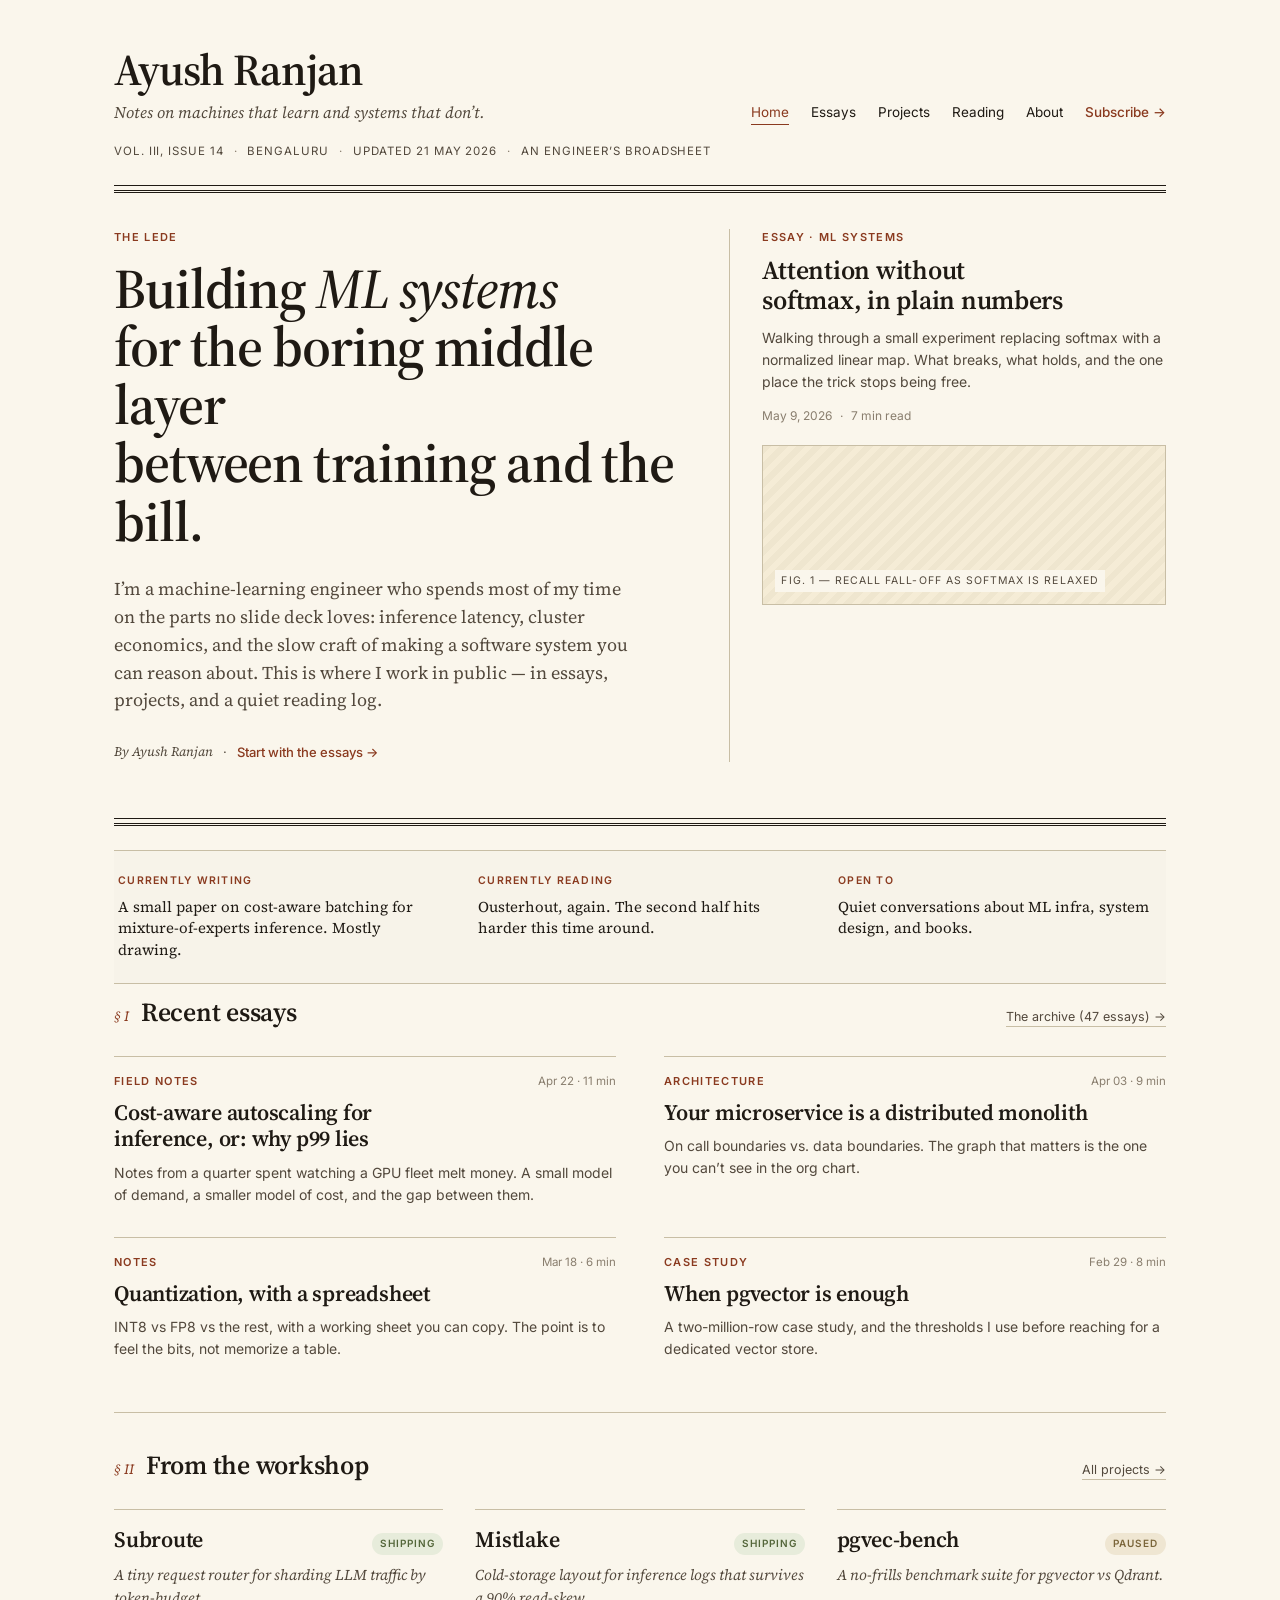
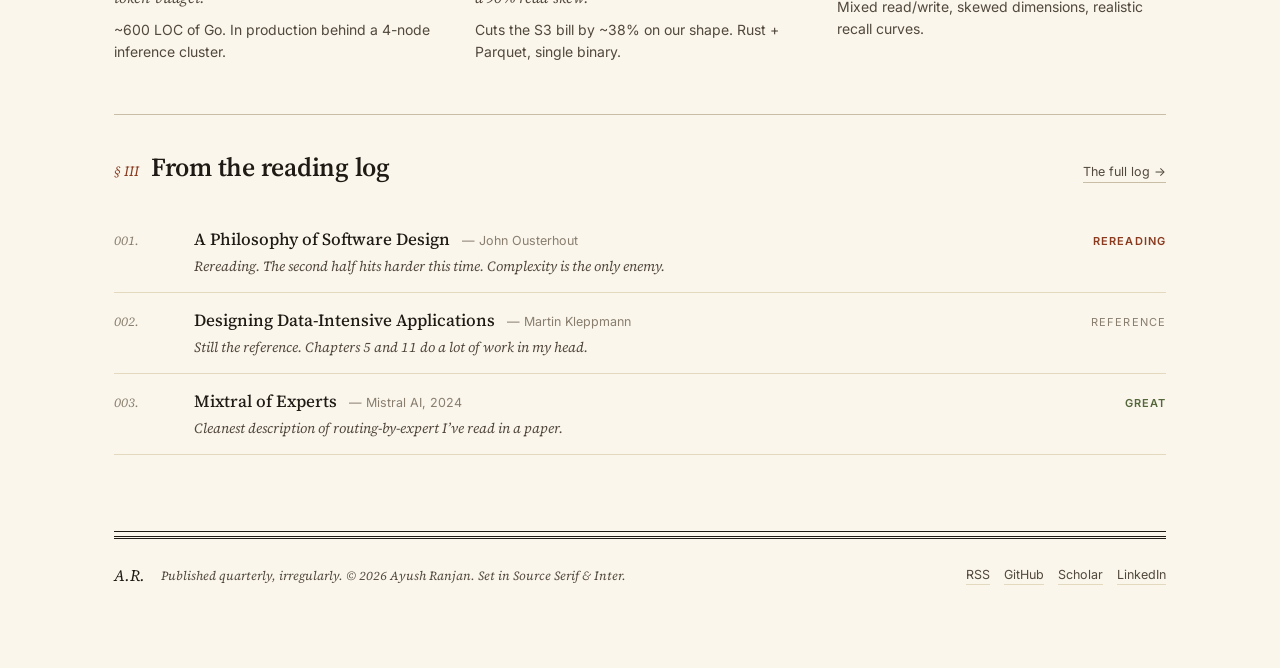
==== index.html @ 7af914fa "Initial commit" ====
<!doctype html>
<html lang="en">
<head>
  <meta charset="utf-8" />
  <meta name="viewport" content="width=device-width,initial-scale=1" />
  <title>Ayush Ranjan — Notes on machines that learn and systems that don&rsquo;t.</title>
  <link rel="preconnect" href="https://fonts.googleapis.com">
  <link rel="preconnect" href="https://fonts.gstatic.com" crossorigin>
  <link href="https://fonts.googleapis.com/css2?family=Inter:wght@400;500;600;700&family=JetBrains+Mono:wght@400;500&family=Source+Serif+4:ital,wght@0,400;0,500;0,600;0,700;1,400;1,500;1,600&display=swap" rel="stylesheet">
  <link rel="stylesheet" href="press.css" />
</head>
<body>
  <main class="pr-wrap" data-screen-label="Home">
    <header class="pr-nameplate">
      <div>
        <a href="index.html" class="pr-brand-serif">Ayush&nbsp;Ranjan</a>
        <div class="pr-brand-sub">Notes on machines that learn and systems that don&rsquo;t.</div>
      </div>
      <nav class="pr-nav">
        <a href="index.html" class="is-current">Home</a>
        <a href="writing.html">Essays</a>
        <a href="projects.html">Projects</a>
        <a href="reading.html">Reading</a>
        <a href="about.html">About</a>
        <a href="#" class="is-alt">Subscribe &rarr;</a>
      </nav>
    </header>
    <div class="pr-dateline">
      <span>Vol. III, Issue 14</span>
      <span class="pr-bullet">&middot;</span>
      <span>Bengaluru</span>
      <span class="pr-bullet">&middot;</span>
      <span>Updated 21 May 2026</span>
      <span class="pr-bullet">&middot;</span>
      <span>An engineer&rsquo;s broadsheet</span>
    </div>

    <div class="pr-double-rule"></div>

    <!-- Hero -->
    <section class="pr-hero">
      <div>
        <div class="pr-kicker">The lede</div>
        <h1 class="pr-hero-title">
          Building <em>ML systems</em><br>
          for the boring middle layer<br>
          between training and the bill.
        </h1>
        <p class="pr-hero-dek">
          I&rsquo;m a machine-learning engineer who spends most of my time on the parts no
          slide deck loves: inference latency, cluster economics, and the slow craft of
          making a software system you can reason about. This is where I work in
          public &mdash; in essays, projects, and a quiet reading log.
        </p>
        <div class="pr-hero-foot">
          <span class="pr-byline">By Ayush Ranjan</span>
          <span class="pr-bullet">&middot;</span>
          <a href="writing.html" class="pr-btn">Start with the essays &rarr;</a>
        </div>
      </div>
      <aside class="pr-hero-r">
        <div class="pr-kicker">Essay &middot; ML systems</div>
        <h2 class="pr-feat-title">
          <a href="essay.html">Attention without softmax, in plain numbers</a>
        </h2>
        <p class="pr-feat-dek">
          Walking through a small experiment replacing softmax with a normalized
          linear map. What breaks, what holds, and the one place the trick stops
          being free.
        </p>
        <div class="pr-feat-meta">
          <span>May 9, 2026</span>
          <span class="pr-bullet">&middot;</span>
          <span>7 min read</span>
        </div>
        <div class="pr-feat-plate">
          <span class="pr-feat-plate-label">Fig. 1 &mdash; recall fall-off as softmax is relaxed</span>
        </div>
      </aside>
    </section>

    <div class="pr-double-rule"></div>

    <!-- Now strip -->
    <section class="pr-now-strip">
      <div class="pr-now-col">
        <div class="pr-now-k">Currently writing</div>
        <div class="pr-now-v">A small paper on cost-aware batching for mixture-of-experts inference. Mostly drawing.</div>
      </div>
      <div class="pr-now-col">
        <div class="pr-now-k">Currently reading</div>
        <div class="pr-now-v">Ousterhout, again. The second half hits harder this time around.</div>
      </div>
      <div class="pr-now-col">
        <div class="pr-now-k">Open to</div>
        <div class="pr-now-v">Quiet conversations about ML infra, system design, and books.</div>
      </div>
    </section>

    <!-- Essays -->
    <section class="pr-section">
      <div class="pr-section-head">
        <div class="pr-section-head-l">
          <div class="pr-section-tag">&sect; I</div>
          <h2 class="pr-section-title">Recent essays</h2>
        </div>
        <a href="writing.html" class="pr-section-link">The archive (47 essays) &rarr;</a>
      </div>
      <ol class="pr-essay-grid">
        <li class="pr-essay">
          <div class="pr-essay-head">
            <div class="pr-kicker">Field notes</div>
            <div class="pr-essay-meta">Apr 22 &middot; 11 min</div>
          </div>
          <h3 class="pr-essay-title"><a href="essay.html">Cost-aware autoscaling for inference, or: why p99 lies</a></h3>
          <p class="pr-essay-blurb">Notes from a quarter spent watching a GPU fleet melt money. A small model of demand, a smaller model of cost, and the gap between them.</p>
        </li>
        <li class="pr-essay">
          <div class="pr-essay-head">
            <div class="pr-kicker">Architecture</div>
            <div class="pr-essay-meta">Apr 03 &middot; 9 min</div>
          </div>
          <h3 class="pr-essay-title"><a href="essay.html">Your microservice is a distributed monolith</a></h3>
          <p class="pr-essay-blurb">On call boundaries vs. data boundaries. The graph that matters is the one you can&rsquo;t see in the org chart.</p>
        </li>
        <li class="pr-essay">
          <div class="pr-essay-head">
            <div class="pr-kicker">Notes</div>
            <div class="pr-essay-meta">Mar 18 &middot; 6 min</div>
          </div>
          <h3 class="pr-essay-title"><a href="essay.html">Quantization, with a spreadsheet</a></h3>
          <p class="pr-essay-blurb">INT8 vs FP8 vs the rest, with a working sheet you can copy. The point is to feel the bits, not memorize a table.</p>
        </li>
        <li class="pr-essay">
          <div class="pr-essay-head">
            <div class="pr-kicker">Case study</div>
            <div class="pr-essay-meta">Feb 29 &middot; 8 min</div>
          </div>
          <h3 class="pr-essay-title"><a href="essay.html">When pgvector is enough</a></h3>
          <p class="pr-essay-blurb">A two-million-row case study, and the thresholds I use before reaching for a dedicated vector store.</p>
        </li>
      </ol>
    </section>

    <div class="pr-single-rule"></div>

    <!-- Projects -->
    <section class="pr-section">
      <div class="pr-section-head">
        <div class="pr-section-head-l">
          <div class="pr-section-tag">&sect; II</div>
          <h2 class="pr-section-title">From the workshop</h2>
        </div>
        <a href="projects.html" class="pr-section-link">All projects &rarr;</a>
      </div>
      <ol class="pr-essay-grid pr-essay-grid--three">
        <li class="pr-essay">
          <div class="pr-essay-head">
            <h3 class="pr-essay-title" style="margin:0"><a href="projects.html#subroute">Subroute</a></h3>
            <span class="pr-chip pr-chip--ship">shipping</span>
          </div>
          <p class="pr-essay-blurb" style="font-family:var(--pr-serif);font-style:italic;font-size:15px;color:var(--pr-ink-2);margin-bottom:10px">A tiny request router for sharding LLM traffic by token-budget.</p>
          <p class="pr-essay-blurb">~600 LOC of Go. In production behind a 4-node inference cluster.</p>
        </li>
        <li class="pr-essay">
          <div class="pr-essay-head">
            <h3 class="pr-essay-title" style="margin:0"><a href="projects.html#mistlake">Mistlake</a></h3>
            <span class="pr-chip pr-chip--ship">shipping</span>
          </div>
          <p class="pr-essay-blurb" style="font-family:var(--pr-serif);font-style:italic;font-size:15px;color:var(--pr-ink-2);margin-bottom:10px">Cold-storage layout for inference logs that survives a 90% read-skew.</p>
          <p class="pr-essay-blurb">Cuts the S3 bill by ~38% on our shape. Rust + Parquet, single binary.</p>
        </li>
        <li class="pr-essay">
          <div class="pr-essay-head">
            <h3 class="pr-essay-title" style="margin:0"><a href="projects.html#pgvec-bench">pgvec-bench</a></h3>
            <span class="pr-chip pr-chip--pause">paused</span>
          </div>
          <p class="pr-essay-blurb" style="font-family:var(--pr-serif);font-style:italic;font-size:15px;color:var(--pr-ink-2);margin-bottom:10px">A no-frills benchmark suite for pgvector vs Qdrant.</p>
          <p class="pr-essay-blurb">Mixed read/write, skewed dimensions, realistic recall curves.</p>
        </li>
      </ol>
    </section>

    <div class="pr-single-rule"></div>

    <!-- Reading -->
    <section class="pr-section">
      <div class="pr-section-head">
        <div class="pr-section-head-l">
          <div class="pr-section-tag">&sect; III</div>
          <h2 class="pr-section-title">From the reading log</h2>
        </div>
        <a href="reading.html" class="pr-section-link">The full log &rarr;</a>
      </div>
      <ul class="pr-read-list">
        <li class="pr-read-item">
          <div class="pr-read-num">001.</div>
          <div>
            <span class="pr-read-title">A Philosophy of Software Design</span>
            <span class="pr-read-by">&mdash; John Ousterhout</span>
            <div class="pr-read-note">Rereading. The second half hits harder this time. Complexity is the only enemy.</div>
          </div>
          <div class="pr-read-verdict is-current">rereading</div>
        </li>
        <li class="pr-read-item">
          <div class="pr-read-num">002.</div>
          <div>
            <span class="pr-read-title">Designing Data-Intensive Applications</span>
            <span class="pr-read-by">&mdash; Martin Kleppmann</span>
            <div class="pr-read-note">Still the reference. Chapters 5 and 11 do a lot of work in my head.</div>
          </div>
          <div class="pr-read-verdict">reference</div>
        </li>
        <li class="pr-read-item">
          <div class="pr-read-num">003.</div>
          <div>
            <span class="pr-read-title">Mixtral of Experts</span>
            <span class="pr-read-by">&mdash; Mistral AI, 2024</span>
            <div class="pr-read-note">Cleanest description of routing-by-expert I&rsquo;ve read in a paper.</div>
          </div>
          <div class="pr-read-verdict is-great">great</div>
        </li>
      </ul>
    </section>

    <!-- Foot -->
    <footer class="pr-foot">
      <div class="pr-double-rule"></div>
      <div class="pr-foot-row">
        <span class="pr-foot-mark">A.R.</span>
        <span class="pr-foot-text">Published quarterly, irregularly. &copy; 2026 Ayush Ranjan. Set in Source Serif &amp; Inter.</span>
        <span class="pr-foot-links">
          <a href="#">RSS</a>
          <a href="#">GitHub</a>
          <a href="#">Scholar</a>
          <a href="#">LinkedIn</a>
        </span>
      </div>
    </footer>
  </main>
</body>
</html>
---- press.css ----
/* Press — shared stylesheet
   Editorial broadsheet: Source Serif headlines, Inter body.
*/

:root {
  --pr-serif: 'Source Serif 4', 'Source Serif Pro', Georgia, serif;
  --pr-sans: 'Inter', -apple-system, BlinkMacSystemFont, system-ui, sans-serif;
  --pr-ink: #1f1a14;
  --pr-ink-2: #52483c;
  --pr-ink-3: #897e6e;
  --pr-paper: #faf6ec;
  --pr-paper-2: #f4eedd;
  --pr-rule: #c8bea5;
  --pr-rule-soft: #e2d9bf;
  --pr-accent: #8a3a1f;
  --pr-accent-soft: #efe6d2;
  --pr-leaf: #54663a;
  --pr-leaf-soft: #e7ecdb;
}

* { box-sizing: border-box; }

html, body {
  margin: 0;
  padding: 0;
  background: var(--pr-paper);
  color: var(--pr-ink);
  font-family: var(--pr-sans);
  font-size: 15px;
  line-height: 1.55;
  -webkit-font-smoothing: antialiased;
  text-rendering: optimizeLegibility;
}

a { color: inherit; }

.pr-wrap {
  max-width: 1180px;
  margin: 0 auto;
  padding: 48px 64px 80px;
}

/* ── Nameplate ────────────────────────────────────────────── */
.pr-nameplate {
  display: flex;
  justify-content: space-between;
  align-items: flex-end;
  margin-bottom: 18px;
}
.pr-brand-serif {
  font-family: var(--pr-serif);
  font-size: 44px;
  font-weight: 600;
  letter-spacing: -0.02em;
  line-height: 1;
  text-decoration: none;
  color: var(--pr-ink);
}
.pr-brand-sub {
  font-family: var(--pr-serif);
  font-style: italic;
  font-size: 16px;
  color: var(--pr-ink-2);
  margin-top: 8px;
}
.pr-nav {
  display: flex;
  gap: 22px;
  font-size: 13.5px;
}
.pr-nav a {
  color: var(--pr-ink);
  text-decoration: none;
  border-bottom: 1px solid transparent;
  padding-bottom: 1px;
  transition: border-color 0.15s, color 0.15s;
}
.pr-nav a:hover { border-color: var(--pr-rule); }
.pr-nav a.is-current { border-color: var(--pr-accent); color: var(--pr-accent); }
.pr-nav a.is-alt { color: var(--pr-accent); font-weight: 500; }

.pr-dateline {
  font-size: 11.5px;
  color: var(--pr-ink-2);
  letter-spacing: 0.08em;
  text-transform: uppercase;
  display: flex;
  gap: 10px;
  flex-wrap: wrap;
}
.pr-dateline .pr-bullet { color: var(--pr-ink-3); }

/* ── Rules ────────────────────────────────────────────────── */
.pr-double-rule {
  height: 0;
  border-top: 1px solid var(--pr-ink);
  border-bottom: 3px double var(--pr-ink);
  padding: 2px 0;
  margin: 24px 0;
}
.pr-single-rule {
  height: 1px;
  background: var(--pr-rule);
  margin: 24px 0;
}

/* ── Section heads ────────────────────────────────────────── */
.pr-section { padding: 8px 0 28px; }
.pr-section-head {
  display: flex;
  justify-content: space-between;
  align-items: baseline;
  margin-bottom: 24px;
  gap: 18px;
}
.pr-section-head-l { display: flex; align-items: baseline; gap: 12px; }
.pr-section-tag {
  font-family: var(--pr-serif);
  font-style: italic;
  font-size: 14px;
  color: var(--pr-accent);
}
.pr-section-title {
  font-family: var(--pr-serif);
  font-size: 26px;
  font-weight: 600;
  letter-spacing: -0.01em;
  margin: 0;
}
.pr-section-meta {
  font-family: var(--pr-serif);
  font-style: italic;
  font-size: 14px;
  color: var(--pr-ink-2);
}
.pr-section-link {
  font-size: 12.5px;
  color: var(--pr-ink-2);
  text-decoration: none;
  border-bottom: 1px solid var(--pr-rule);
}
.pr-section-link:hover { color: var(--pr-accent); border-color: var(--pr-accent); }

/* ── Kicker / chip ────────────────────────────────────────── */
.pr-kicker {
  font-size: 11px;
  letter-spacing: 0.12em;
  text-transform: uppercase;
  color: var(--pr-accent);
  font-weight: 600;
}
.pr-chip {
  font-size: 10px;
  letter-spacing: 0.1em;
  text-transform: uppercase;
  padding: 3px 8px;
  border-radius: 999px;
  font-weight: 600;
}
.pr-chip--ship { background: var(--pr-leaf-soft); color: var(--pr-leaf); }
.pr-chip--pause { background: var(--pr-accent-soft); color: #7a653a; }
.pr-chip--archive { background: #e6dfd0; color: #7a705f; }

/* ── Buttons ──────────────────────────────────────────────── */
.pr-btn {
  display: inline-flex;
  align-items: center;
  gap: 6px;
  font-size: 13px;
  color: var(--pr-accent);
  text-decoration: none;
  font-weight: 500;
  cursor: pointer;
  background: transparent;
  border: none;
  padding: 0;
  font-family: inherit;
}
.pr-btn:hover { text-decoration: underline; text-underline-offset: 3px; }

/* ── Footer ───────────────────────────────────────────────── */
.pr-foot { margin-top: 48px; }
.pr-foot-row {
  display: flex;
  justify-content: space-between;
  align-items: center;
  font-size: 12.5px;
  color: var(--pr-ink-2);
  gap: 16px;
  flex-wrap: wrap;
}
.pr-foot-mark { font-family: var(--pr-serif); font-style: italic; font-size: 16px; color: var(--pr-ink); }
.pr-foot-text { font-family: var(--pr-serif); font-style: italic; flex: 1; min-width: 200px; }
.pr-foot-links { display: flex; gap: 14px; }
.pr-foot-links a {
  color: var(--pr-ink-2);
  text-decoration: none;
  border-bottom: 1px solid var(--pr-rule-soft);
}
.pr-foot-links a:hover { color: var(--pr-accent); border-color: var(--pr-accent); }

/* ── Home: hero ───────────────────────────────────────────── */
.pr-hero { display: grid; grid-template-columns: 1.3fr 1fr; gap: 48px; padding: 12px 0 32px; }
.pr-hero-title {
  font-family: var(--pr-serif);
  font-size: 56px;
  line-height: 1.04;
  letter-spacing: -0.02em;
  font-weight: 600;
  margin: 14px 0 0;
  text-wrap: balance;
}
.pr-hero-title em { font-style: italic; font-weight: 500; }
.pr-hero-dek {
  font-family: var(--pr-serif);
  font-size: 18px;
  line-height: 1.55;
  color: var(--pr-ink-2);
  margin-top: 24px;
  max-width: 520px;
  text-wrap: pretty;
}
.pr-hero-foot {
  margin-top: 28px;
  display: flex;
  gap: 10px;
  align-items: center;
  font-size: 13px;
  color: var(--pr-ink-2);
}
.pr-byline { font-family: var(--pr-serif); font-style: italic; }
.pr-hero-r { border-left: 1px solid var(--pr-rule); padding-left: 32px; }
.pr-feat-title {
  font-family: var(--pr-serif);
  font-size: 26px;
  font-weight: 600;
  line-height: 1.15;
  letter-spacing: -0.01em;
  margin: 10px 0 0;
  text-wrap: balance;
}
.pr-feat-title a { color: inherit; text-decoration: none; }
.pr-feat-title a:hover { color: var(--pr-accent); }
.pr-feat-dek { font-size: 14px; color: var(--pr-ink-2); line-height: 1.55; margin-top: 12px; text-wrap: pretty; }
.pr-feat-meta { font-size: 12px; color: var(--pr-ink-3); margin-top: 14px; display: flex; gap: 8px; align-items: center; }
.pr-feat-plate {
  margin-top: 20px;
  height: 160px;
  border: 1px solid var(--pr-rule);
  background: repeating-linear-gradient(135deg, #efe6cf 0 6px, #f5ecd6 6px 12px);
  display: flex;
  align-items: flex-end;
  padding: 12px;
  position: relative;
}
.pr-feat-plate-label {
  font-size: 10.5px;
  letter-spacing: 0.1em;
  text-transform: uppercase;
  color: var(--pr-ink-2);
  background: var(--pr-paper);
  padding: 3px 6px;
}

/* ── Essay list ───────────────────────────────────────────── */
.pr-essay-grid {
  list-style: none;
  padding: 0;
  margin: 0;
  display: grid;
  grid-template-columns: 1fr 1fr;
  gap: 32px 48px;
}
.pr-essay-grid--three { grid-template-columns: 1fr 1fr 1fr; gap: 32px; }
.pr-essay {
  border-top: 1px solid var(--pr-rule);
  padding-top: 16px;
}
.pr-essay-head { display: flex; justify-content: space-between; align-items: baseline; margin-bottom: 8px; gap: 12px; }
.pr-essay-meta { font-size: 11.5px; color: var(--pr-ink-3); white-space: nowrap; }
.pr-essay-title {
  font-family: var(--pr-serif);
  font-size: 22px;
  line-height: 1.2;
  font-weight: 600;
  letter-spacing: -0.01em;
  margin: 4px 0 10px;
  text-wrap: balance;
}
.pr-essay-title a { color: inherit; text-decoration: none; }
.pr-essay-title a:hover { color: var(--pr-accent); }
.pr-essay-blurb { font-size: 14px; color: var(--pr-ink-2); margin: 0; line-height: 1.55; text-wrap: pretty; }
.pr-essay-more { margin-top: 10px; }

/* ── Writing archive: long list ───────────────────────────── */
.pr-archive-row {
  display: grid;
  grid-template-columns: 120px 1fr 100px;
  gap: 24px;
  padding: 18px 0;
  border-bottom: 1px solid var(--pr-rule-soft);
  align-items: baseline;
  text-decoration: none;
  color: inherit;
  transition: background 0.12s;
}
.pr-archive-row:hover { background: rgba(0,0,0,0.025); }
.pr-archive-date { font-size: 12px; color: var(--pr-ink-3); letter-spacing: 0.04em; }
.pr-archive-title { font-family: var(--pr-serif); font-size: 19px; font-weight: 500; letter-spacing: -0.005em; }
.pr-archive-title-kicker { font-size: 11px; letter-spacing: 0.12em; text-transform: uppercase; color: var(--pr-accent); display: block; margin-bottom: 4px; font-weight: 600; }
.pr-archive-meta { font-size: 12px; color: var(--pr-ink-3); text-align: right; }

.pr-year-head {
  font-family: var(--pr-serif);
  font-size: 14px;
  font-style: italic;
  color: var(--pr-ink-2);
  letter-spacing: 0.04em;
  padding: 32px 0 6px;
  border-bottom: 1px solid var(--pr-rule);
  margin-bottom: 0;
}
.pr-year-head:first-of-type { padding-top: 8px; }

.pr-archive-intro {
  font-family: var(--pr-serif);
  font-size: 18px;
  color: var(--pr-ink-2);
  max-width: 640px;
  margin: 0 0 32px;
  text-wrap: pretty;
  font-style: italic;
}

/* Filter chips */
.pr-filter-bar {
  display: flex;
  gap: 6px;
  margin: 8px 0 24px;
  flex-wrap: wrap;
  align-items: center;
}
.pr-filter-label { font-size: 12px; color: var(--pr-ink-3); margin-right: 6px; }
.pr-chip-btn {
  font-family: inherit;
  font-size: 12px;
  color: var(--pr-ink-2);
  background: transparent;
  border: 1px solid var(--pr-rule);
  border-radius: 999px;
  padding: 4px 12px;
  cursor: pointer;
  transition: all 0.12s;
}
.pr-chip-btn:hover { border-color: var(--pr-ink-2); color: var(--pr-ink); }
.pr-chip-btn.is-active {
  background: var(--pr-ink);
  border-color: var(--pr-ink);
  color: var(--pr-paper);
}

/* ── Essay reader ─────────────────────────────────────────── */
.pr-article {
  max-width: 680px;
  margin: 0 auto;
}
.pr-article-head { padding: 12px 0 32px; }
.pr-article-title {
  font-family: var(--pr-serif);
  font-size: 52px;
  line-height: 1.05;
  letter-spacing: -0.022em;
  font-weight: 600;
  margin: 16px 0 18px;
  text-wrap: balance;
}
.pr-article-dek {
  font-family: var(--pr-serif);
  font-size: 21px;
  line-height: 1.45;
  color: var(--pr-ink-2);
  font-style: italic;
  font-weight: 400;
  margin: 0;
  text-wrap: pretty;
}
.pr-article-meta {
  display: flex;
  gap: 12px;
  align-items: center;
  margin-top: 24px;
  padding-top: 18px;
  border-top: 1px solid var(--pr-rule-soft);
  font-size: 13px;
  color: var(--pr-ink-2);
}
.pr-article-meta .pr-author-avatar {
  width: 36px;
  height: 36px;
  border-radius: 50%;
  background: var(--pr-accent);
  color: var(--pr-paper);
  display: flex;
  align-items: center;
  justify-content: center;
  font-family: var(--pr-serif);
  font-weight: 600;
  font-size: 16px;
}

.pr-article-body {
  font-family: var(--pr-serif);
  font-size: 19px;
  line-height: 1.65;
  color: var(--pr-ink);
}
.pr-article-body > * + * { margin-top: 1.1em; }
.pr-article-body p { margin: 0; text-wrap: pretty; }
.pr-article-body h2 {
  font-family: var(--pr-serif);
  font-size: 26px;
  font-weight: 600;
  letter-spacing: -0.01em;
  margin: 1.8em 0 0.3em;
  text-wrap: balance;
}
.pr-article-body h3 {
  font-family: var(--pr-serif);
  font-size: 20px;
  font-style: italic;
  font-weight: 500;
  margin: 1.6em 0 0.2em;
  color: var(--pr-ink);
}
.pr-article-body blockquote {
  margin: 1.4em 0;
  padding: 0 0 0 24px;
  border-left: 3px solid var(--pr-accent);
  font-style: italic;
  color: var(--pr-ink-2);
}
.pr-article-body code {
  font-family: 'JetBrains Mono', ui-monospace, monospace;
  font-size: 0.85em;
  background: var(--pr-paper-2);
  padding: 2px 6px;
  border-radius: 3px;
}
.pr-article-body pre {
  font-family: 'JetBrains Mono', ui-monospace, monospace;
  font-size: 13.5px;
  background: var(--pr-paper-2);
  border: 1px solid var(--pr-rule-soft);
  padding: 18px 22px;
  overflow-x: auto;
  line-height: 1.55;
}
.pr-article-body pre code { background: transparent; padding: 0; }
.pr-article-body ul, .pr-article-body ol { padding-left: 1.4em; }
.pr-article-body li { margin: 0.4em 0; }
.pr-article-body figure { margin: 1.8em 0; }
.pr-article-body figcaption {
  font-size: 13px;
  color: var(--pr-ink-3);
  font-style: italic;
  font-family: var(--pr-serif);
  margin-top: 8px;
  text-align: center;
}
.pr-article-body .pr-fig-plate {
  height: 240px;
  background: repeating-linear-gradient(135deg, #efe6cf 0 6px, #f5ecd6 6px 12px);
  border: 1px solid var(--pr-rule);
  display: flex;
  align-items: center;
  justify-content: center;
}
.pr-article-body .pr-fig-plate span {
  font-family: var(--pr-sans);
  font-size: 11px;
  letter-spacing: 0.12em;
  text-transform: uppercase;
  color: var(--pr-ink-2);
  background: var(--pr-paper);
  padding: 4px 10px;
}

.pr-dropcap {
  font-family: var(--pr-serif);
  font-size: 72px;
  line-height: 0.78;
  float: left;
  margin: 6px 10px 0 0;
  color: var(--pr-accent);
  font-weight: 600;
}

.pr-article-foot {
  margin-top: 64px;
  padding-top: 32px;
  border-top: 3px double var(--pr-ink);
}
.pr-related {
  display: grid;
  grid-template-columns: 1fr 1fr;
  gap: 32px;
  margin-top: 24px;
}
.pr-related a {
  text-decoration: none;
  display: block;
  padding-top: 14px;
  border-top: 1px solid var(--pr-rule);
}
.pr-related-kicker { font-size: 11px; letter-spacing: 0.12em; text-transform: uppercase; color: var(--pr-ink-3); margin-bottom: 6px; }
.pr-related-title { font-family: var(--pr-serif); font-size: 18px; font-weight: 600; color: var(--pr-ink); }

/* ── Projects ─────────────────────────────────────────────── */
.pr-proj-detail {
  display: grid;
  grid-template-columns: 1fr;
  gap: 0;
  margin-top: 8px;
}
.pr-proj-row {
  display: grid;
  grid-template-columns: 240px 1fr;
  gap: 56px;
  padding: 36px 0;
  border-top: 1px solid var(--pr-rule);
}
.pr-proj-row:last-child { border-bottom: 1px solid var(--pr-rule); }
.pr-proj-name {
  font-family: var(--pr-serif);
  font-size: 32px;
  font-weight: 600;
  letter-spacing: -0.015em;
  margin: 0;
}
.pr-proj-tag { font-size: 11px; letter-spacing: 0.12em; text-transform: uppercase; color: var(--pr-ink-3); margin-bottom: 10px; }
.pr-proj-status { margin-top: 14px; display: flex; align-items: center; gap: 8px; }
.pr-proj-lede {
  font-family: var(--pr-serif);
  font-size: 19px;
  font-style: italic;
  color: var(--pr-ink-2);
  margin: 0 0 16px;
  line-height: 1.45;
}
.pr-proj-body { font-size: 15px; color: var(--pr-ink); line-height: 1.65; }
.pr-proj-body p { margin: 0 0 14px; text-wrap: pretty; }
.pr-proj-stats {
  display: grid;
  grid-template-columns: repeat(3, 1fr);
  gap: 24px;
  margin: 18px 0 14px;
  padding: 16px 0;
  border-top: 1px solid var(--pr-rule-soft);
  border-bottom: 1px solid var(--pr-rule-soft);
}
.pr-stat-num {
  font-family: var(--pr-serif);
  font-size: 26px;
  font-weight: 600;
  color: var(--pr-ink);
  letter-spacing: -0.02em;
}
.pr-stat-label { font-size: 11px; letter-spacing: 0.1em; text-transform: uppercase; color: var(--pr-ink-3); margin-top: 4px; }
.pr-proj-stack { display: flex; gap: 8px; flex-wrap: wrap; margin-top: 12px; }
.pr-stack-chip {
  font-family: 'JetBrains Mono', ui-monospace, monospace;
  font-size: 11.5px;
  color: var(--pr-ink-2);
  background: var(--pr-paper-2);
  padding: 3px 8px;
  border-radius: 3px;
}
.pr-proj-links { margin-top: 16px; display: flex; gap: 16px; font-size: 13px; }

/* ── Reading log ──────────────────────────────────────────── */
.pr-read-section { margin-bottom: 40px; }
.pr-read-list { list-style: none; padding: 0; margin: 0; }
.pr-read-item {
  display: grid;
  grid-template-columns: 60px 1fr 100px;
  gap: 20px;
  padding: 14px 0;
  border-bottom: 1px solid var(--pr-rule-soft);
  align-items: baseline;
}
.pr-read-num { font-family: var(--pr-serif); font-style: italic; color: var(--pr-ink-3); font-size: 13px; }
.pr-read-title { font-family: var(--pr-serif); font-size: 17px; color: var(--pr-ink); font-weight: 500; }
.pr-read-by { font-size: 12.5px; color: var(--pr-ink-3); margin-left: 8px; }
.pr-read-note { font-family: var(--pr-serif); font-style: italic; font-size: 14px; color: var(--pr-ink-2); margin-top: 4px; text-wrap: pretty; }
.pr-read-verdict {
  font-size: 11px;
  letter-spacing: 0.1em;
  text-transform: uppercase;
  color: var(--pr-ink-3);
  text-align: right;
}
.pr-read-verdict.is-current { color: var(--pr-accent); font-weight: 600; }
.pr-read-verdict.is-great { color: var(--pr-leaf); font-weight: 600; }

/* ── About ────────────────────────────────────────────────── */
.pr-about { display: grid; grid-template-columns: 1.5fr 1fr; gap: 56px; padding: 24px 0; }
.pr-about-body {
  font-family: var(--pr-serif);
  font-size: 19px;
  line-height: 1.65;
  color: var(--pr-ink);
}
.pr-about-body p { margin: 0; text-wrap: pretty; }
.pr-about-body p + p { margin-top: 1.1em; }
.pr-about-body h2 {
  font-family: var(--pr-serif);
  font-size: 22px;
  font-weight: 600;
  font-style: italic;
  letter-spacing: -0.005em;
  margin: 1.6em 0 0.5em;
  color: var(--pr-accent);
}
.pr-about-aside {
  font-size: 13.5px;
  color: var(--pr-ink-2);
}
.pr-aside-block { margin-bottom: 32px; padding-bottom: 24px; border-bottom: 1px solid var(--pr-rule-soft); }
.pr-aside-block:last-child { border: none; }
.pr-aside-label {
  font-family: var(--pr-serif);
  font-style: italic;
  font-size: 14px;
  color: var(--pr-accent);
  margin-bottom: 10px;
}
.pr-aside-list { list-style: none; padding: 0; margin: 0; }
.pr-aside-list li { padding: 5px 0; display: flex; justify-content: space-between; gap: 12px; }
.pr-aside-list .pr-k { color: var(--pr-ink-3); font-size: 12px; }

.pr-portrait {
  width: 100%;
  aspect-ratio: 4/5;
  background:
    radial-gradient(ellipse at 40% 30%, #d4a87a 0%, #b48756 35%, transparent 36%),
    radial-gradient(ellipse at 50% 75%, #6b4a30 0%, #4a3320 30%, transparent 31%),
    repeating-linear-gradient(135deg, #efe6cf 0 6px, #f5ecd6 6px 12px);
  border: 1px solid var(--pr-rule);
  margin-bottom: 8px;
  position: relative;
}
.pr-portrait::after {
  content: 'PORTRAIT — A.R., 2026';
  position: absolute;
  bottom: 10px;
  left: 10px;
  font-family: var(--pr-sans);
  font-size: 9.5px;
  letter-spacing: 0.14em;
  text-transform: uppercase;
  color: var(--pr-ink-2);
  background: var(--pr-paper);
  padding: 3px 6px;
}

/* ── Now strip ────────────────────────────────────────────── */
.pr-now-strip {
  display: grid;
  grid-template-columns: repeat(3, 1fr);
  gap: 28px;
  padding: 22px 0;
  border-top: 1px solid var(--pr-rule);
  border-bottom: 1px solid var(--pr-rule);
  background: rgba(0,0,0,0.012);
}
.pr-now-col { padding: 0 4px; }
.pr-now-k { font-size: 10.5px; letter-spacing: 0.12em; text-transform: uppercase; color: var(--pr-accent); font-weight: 600; margin-bottom: 6px; }
.pr-now-v { font-family: var(--pr-serif); font-size: 15px; color: var(--pr-ink); line-height: 1.45; }

/* ── Crumbs ───────────────────────────────────────────────── */
.pr-crumbs {
  font-size: 12px;
  color: var(--pr-ink-3);
  margin-bottom: 8px;
  letter-spacing: 0.04em;
}
.pr-crumbs a { color: var(--pr-ink-2); text-decoration: none; border-bottom: 1px solid var(--pr-rule-soft); }
.pr-crumbs a:hover { color: var(--pr-accent); }

/* ── Responsive ───────────────────────────────────────────── */
@media (max-width: 880px) {
  .pr-wrap { padding: 32px 28px 56px; }
  .pr-nameplate { flex-direction: column; align-items: flex-start; gap: 16px; }
  .pr-hero, .pr-about, .pr-proj-row, .pr-now-strip { grid-template-columns: 1fr; gap: 24px; }
  .pr-hero-r { border-left: none; padding-left: 0; border-top: 1px solid var(--pr-rule); padding-top: 24px; }
  .pr-essay-grid, .pr-essay-grid--three, .pr-related { grid-template-columns: 1fr; }
  .pr-hero-title { font-size: 40px; }
  .pr-article-title { font-size: 36px; }
  .pr-archive-row { grid-template-columns: 1fr; gap: 6px; }
  .pr-archive-meta { text-align: left; }
  .pr-read-item { grid-template-columns: 1fr; gap: 6px; }
  .pr-read-verdict { text-align: left; }
}
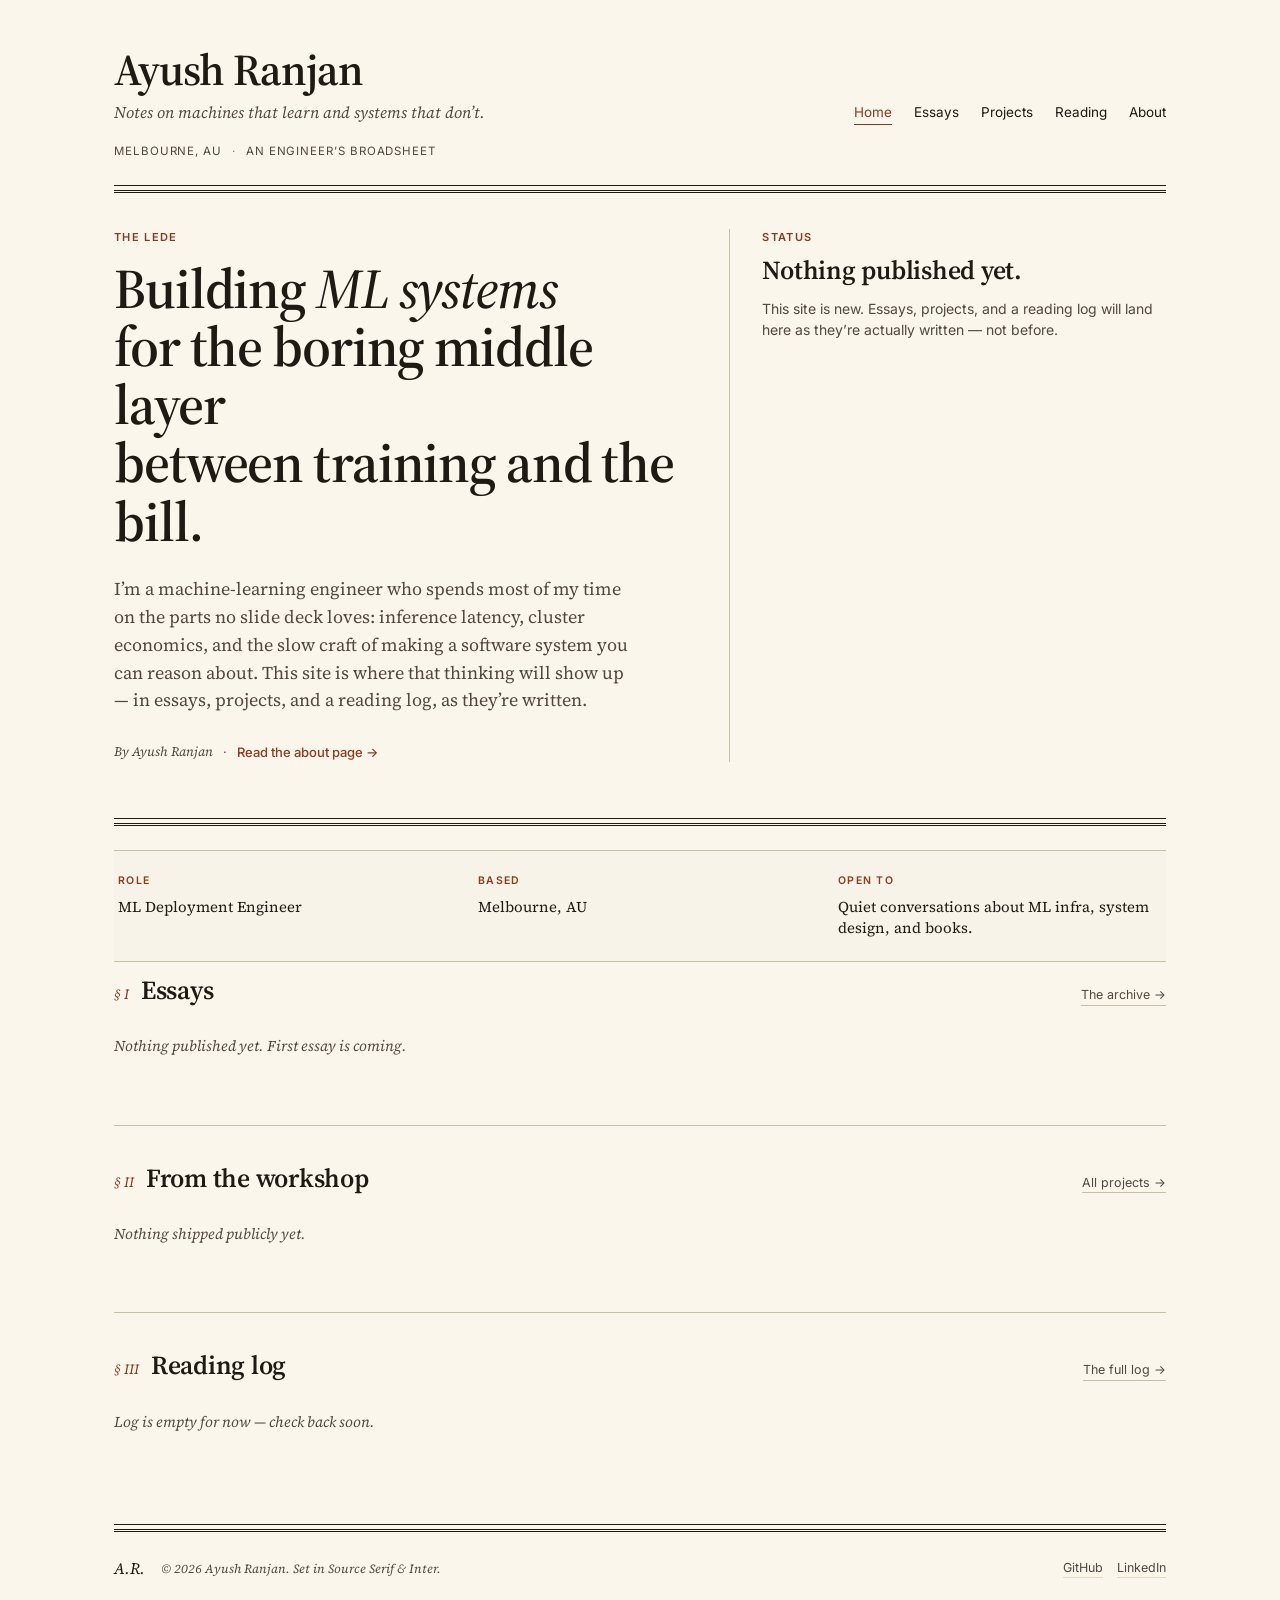
==== commit 69172b3e: "removing boilerplate" ====
--- a/index.html
+++ b/index.html
@@ -22,15 +22,10 @@
         <a href="projects.html">Projects</a>
         <a href="reading.html">Reading</a>
         <a href="about.html">About</a>
-        <a href="#" class="is-alt">Subscribe &rarr;</a>
       </nav>
     </header>
     <div class="pr-dateline">
-      <span>Vol. III, Issue 14</span>
-      <span class="pr-bullet">&middot;</span>
-      <span>Bengaluru</span>
-      <span class="pr-bullet">&middot;</span>
-      <span>Updated 21 May 2026</span>
+      <span>Melbourne, AU</span>
       <span class="pr-bullet">&middot;</span>
       <span>An engineer&rsquo;s broadsheet</span>
     </div>
@@ -49,33 +44,22 @@
         <p class="pr-hero-dek">
           I&rsquo;m a machine-learning engineer who spends most of my time on the parts no
           slide deck loves: inference latency, cluster economics, and the slow craft of
-          making a software system you can reason about. This is where I work in
-          public &mdash; in essays, projects, and a quiet reading log.
+          making a software system you can reason about. This site is where that thinking
+          will show up &mdash; in essays, projects, and a reading log, as they&rsquo;re written.
         </p>
         <div class="pr-hero-foot">
           <span class="pr-byline">By Ayush Ranjan</span>
           <span class="pr-bullet">&middot;</span>
-          <a href="writing.html" class="pr-btn">Start with the essays &rarr;</a>
+          <a href="about.html" class="pr-btn">Read the about page &rarr;</a>
         </div>
       </div>
       <aside class="pr-hero-r">
-        <div class="pr-kicker">Essay &middot; ML systems</div>
-        <h2 class="pr-feat-title">
-          <a href="essay.html">Attention without softmax, in plain numbers</a>
-        </h2>
+        <div class="pr-kicker">Status</div>
+        <h2 class="pr-feat-title">Nothing published yet.</h2>
         <p class="pr-feat-dek">
-          Walking through a small experiment replacing softmax with a normalized
-          linear map. What breaks, what holds, and the one place the trick stops
-          being free.
+          This site is new. Essays, projects, and a reading log will land here as they&rsquo;re
+          actually written &mdash; not before.
         </p>
-        <div class="pr-feat-meta">
-          <span>May 9, 2026</span>
-          <span class="pr-bullet">&middot;</span>
-          <span>7 min read</span>
-        </div>
-        <div class="pr-feat-plate">
-          <span class="pr-feat-plate-label">Fig. 1 &mdash; recall fall-off as softmax is relaxed</span>
-        </div>
       </aside>
     </section>
 
@@ -84,12 +68,12 @@
     <!-- Now strip -->
     <section class="pr-now-strip">
       <div class="pr-now-col">
-        <div class="pr-now-k">Currently writing</div>
-        <div class="pr-now-v">A small paper on cost-aware batching for mixture-of-experts inference. Mostly drawing.</div>
+        <div class="pr-now-k">Role</div>
+        <div class="pr-now-v">ML Deployment Engineer</div>
       </div>
       <div class="pr-now-col">
-        <div class="pr-now-k">Currently reading</div>
-        <div class="pr-now-v">Ousterhout, again. The second half hits harder this time around.</div>
+        <div class="pr-now-k">Based</div>
+        <div class="pr-now-v">Melbourne, AU</div>
       </div>
       <div class="pr-now-col">
         <div class="pr-now-k">Open to</div>
@@ -102,44 +86,11 @@
       <div class="pr-section-head">
         <div class="pr-section-head-l">
           <div class="pr-section-tag">&sect; I</div>
-          <h2 class="pr-section-title">Recent essays</h2>
+          <h2 class="pr-section-title">Essays</h2>
         </div>
-        <a href="writing.html" class="pr-section-link">The archive (47 essays) &rarr;</a>
+        <a href="writing.html" class="pr-section-link">The archive &rarr;</a>
       </div>
-      <ol class="pr-essay-grid">
-        <li class="pr-essay">
-          <div class="pr-essay-head">
-            <div class="pr-kicker">Field notes</div>
-            <div class="pr-essay-meta">Apr 22 &middot; 11 min</div>
-          </div>
-          <h3 class="pr-essay-title"><a href="essay.html">Cost-aware autoscaling for inference, or: why p99 lies</a></h3>
-          <p class="pr-essay-blurb">Notes from a quarter spent watching a GPU fleet melt money. A small model of demand, a smaller model of cost, and the gap between them.</p>
-        </li>
-        <li class="pr-essay">
-          <div class="pr-essay-head">
-            <div class="pr-kicker">Architecture</div>
-            <div class="pr-essay-meta">Apr 03 &middot; 9 min</div>
-          </div>
-          <h3 class="pr-essay-title"><a href="essay.html">Your microservice is a distributed monolith</a></h3>
-          <p class="pr-essay-blurb">On call boundaries vs. data boundaries. The graph that matters is the one you can&rsquo;t see in the org chart.</p>
-        </li>
-        <li class="pr-essay">
-          <div class="pr-essay-head">
-            <div class="pr-kicker">Notes</div>
-            <div class="pr-essay-meta">Mar 18 &middot; 6 min</div>
-          </div>
-          <h3 class="pr-essay-title"><a href="essay.html">Quantization, with a spreadsheet</a></h3>
-          <p class="pr-essay-blurb">INT8 vs FP8 vs the rest, with a working sheet you can copy. The point is to feel the bits, not memorize a table.</p>
-        </li>
-        <li class="pr-essay">
-          <div class="pr-essay-head">
-            <div class="pr-kicker">Case study</div>
-            <div class="pr-essay-meta">Feb 29 &middot; 8 min</div>
-          </div>
-          <h3 class="pr-essay-title"><a href="essay.html">When pgvector is enough</a></h3>
-          <p class="pr-essay-blurb">A two-million-row case study, and the thresholds I use before reaching for a dedicated vector store.</p>
-        </li>
-      </ol>
+      <p style="font-family:var(--pr-serif); font-style:italic; color:var(--pr-ink-2);">Nothing published yet. First essay is coming.</p>
     </section>
 
     <div class="pr-single-rule"></div>
@@ -153,32 +104,7 @@
         </div>
         <a href="projects.html" class="pr-section-link">All projects &rarr;</a>
       </div>
-      <ol class="pr-essay-grid pr-essay-grid--three">
-        <li class="pr-essay">
-          <div class="pr-essay-head">
-            <h3 class="pr-essay-title" style="margin:0"><a href="projects.html#subroute">Subroute</a></h3>
-            <span class="pr-chip pr-chip--ship">shipping</span>
-          </div>
-          <p class="pr-essay-blurb" style="font-family:var(--pr-serif);font-style:italic;font-size:15px;color:var(--pr-ink-2);margin-bottom:10px">A tiny request router for sharding LLM traffic by token-budget.</p>
-          <p class="pr-essay-blurb">~600 LOC of Go. In production behind a 4-node inference cluster.</p>
-        </li>
-        <li class="pr-essay">
-          <div class="pr-essay-head">
-            <h3 class="pr-essay-title" style="margin:0"><a href="projects.html#mistlake">Mistlake</a></h3>
-            <span class="pr-chip pr-chip--ship">shipping</span>
-          </div>
-          <p class="pr-essay-blurb" style="font-family:var(--pr-serif);font-style:italic;font-size:15px;color:var(--pr-ink-2);margin-bottom:10px">Cold-storage layout for inference logs that survives a 90% read-skew.</p>
-          <p class="pr-essay-blurb">Cuts the S3 bill by ~38% on our shape. Rust + Parquet, single binary.</p>
-        </li>
-        <li class="pr-essay">
-          <div class="pr-essay-head">
-            <h3 class="pr-essay-title" style="margin:0"><a href="projects.html#pgvec-bench">pgvec-bench</a></h3>
-            <span class="pr-chip pr-chip--pause">paused</span>
-          </div>
-          <p class="pr-essay-blurb" style="font-family:var(--pr-serif);font-style:italic;font-size:15px;color:var(--pr-ink-2);margin-bottom:10px">A no-frills benchmark suite for pgvector vs Qdrant.</p>
-          <p class="pr-essay-blurb">Mixed read/write, skewed dimensions, realistic recall curves.</p>
-        </li>
-      </ol>
+      <p style="font-family:var(--pr-serif); font-style:italic; color:var(--pr-ink-2);">Nothing shipped publicly yet.</p>
     </section>
 
     <div class="pr-single-rule"></div>
@@ -188,39 +114,11 @@
       <div class="pr-section-head">
         <div class="pr-section-head-l">
           <div class="pr-section-tag">&sect; III</div>
-          <h2 class="pr-section-title">From the reading log</h2>
+          <h2 class="pr-section-title">Reading log</h2>
         </div>
         <a href="reading.html" class="pr-section-link">The full log &rarr;</a>
       </div>
-      <ul class="pr-read-list">
-        <li class="pr-read-item">
-          <div class="pr-read-num">001.</div>
-          <div>
-            <span class="pr-read-title">A Philosophy of Software Design</span>
-            <span class="pr-read-by">&mdash; John Ousterhout</span>
-            <div class="pr-read-note">Rereading. The second half hits harder this time. Complexity is the only enemy.</div>
-          </div>
-          <div class="pr-read-verdict is-current">rereading</div>
-        </li>
-        <li class="pr-read-item">
-          <div class="pr-read-num">002.</div>
-          <div>
-            <span class="pr-read-title">Designing Data-Intensive Applications</span>
-            <span class="pr-read-by">&mdash; Martin Kleppmann</span>
-            <div class="pr-read-note">Still the reference. Chapters 5 and 11 do a lot of work in my head.</div>
-          </div>
-          <div class="pr-read-verdict">reference</div>
-        </li>
-        <li class="pr-read-item">
-          <div class="pr-read-num">003.</div>
-          <div>
-            <span class="pr-read-title">Mixtral of Experts</span>
-            <span class="pr-read-by">&mdash; Mistral AI, 2024</span>
-            <div class="pr-read-note">Cleanest description of routing-by-expert I&rsquo;ve read in a paper.</div>
-          </div>
-          <div class="pr-read-verdict is-great">great</div>
-        </li>
-      </ul>
+      <p style="font-family:var(--pr-serif); font-style:italic; color:var(--pr-ink-2);">Log is empty for now &mdash; check back soon.</p>
     </section>
 
     <!-- Foot -->
@@ -228,12 +126,10 @@
       <div class="pr-double-rule"></div>
       <div class="pr-foot-row">
         <span class="pr-foot-mark">A.R.</span>
-        <span class="pr-foot-text">Published quarterly, irregularly. &copy; 2026 Ayush Ranjan. Set in Source Serif &amp; Inter.</span>
+        <span class="pr-foot-text">&copy; 2026 Ayush Ranjan. Set in Source Serif &amp; Inter.</span>
         <span class="pr-foot-links">
-          <a href="#">RSS</a>
-          <a href="#">GitHub</a>
-          <a href="#">Scholar</a>
-          <a href="#">LinkedIn</a>
+          <a href="https://github.com/AyushRanjan15" target="_blank" rel="noopener">GitHub</a>
+          <a href="https://www.linkedin.com/in/ayush-ranjan-015" target="_blank" rel="noopener">LinkedIn</a>
         </span>
       </div>
     </footer>
--- a/press.css
+++ b/press.css
@@ -640,27 +640,28 @@
 
 .pr-portrait {
   width: 100%;
-  aspect-ratio: 4/5;
-  background:
-    radial-gradient(ellipse at 40% 30%, #d4a87a 0%, #b48756 35%, transparent 36%),
-    radial-gradient(ellipse at 50% 75%, #6b4a30 0%, #4a3320 30%, transparent 31%),
-    repeating-linear-gradient(135deg, #efe6cf 0 6px, #f5ecd6 6px 12px);
+  max-width: 400px;
+  aspect-ratio: 1/1;
   border: 1px solid var(--pr-rule);
-  margin-bottom: 8px;
+  border-radius: 50%;
+  margin: 0 auto 8px;
   position: relative;
-}
-.pr-portrait::after {
-  content: 'PORTRAIT — A.R., 2026';
-  position: absolute;
-  bottom: 10px;
-  left: 10px;
+  overflow: hidden;
+}
+.pr-portrait img {
+  width: 100%;
+  height: 100%;
+  object-fit: cover;
+  display: block;
+}
+.pr-portrait-caption {
+  text-align: center;
   font-family: var(--pr-sans);
   font-size: 9.5px;
   letter-spacing: 0.14em;
   text-transform: uppercase;
   color: var(--pr-ink-2);
-  background: var(--pr-paper);
-  padding: 3px 6px;
+  margin-bottom: 8px;
 }
 
 /* ── Now strip ────────────────────────────────────────────── */
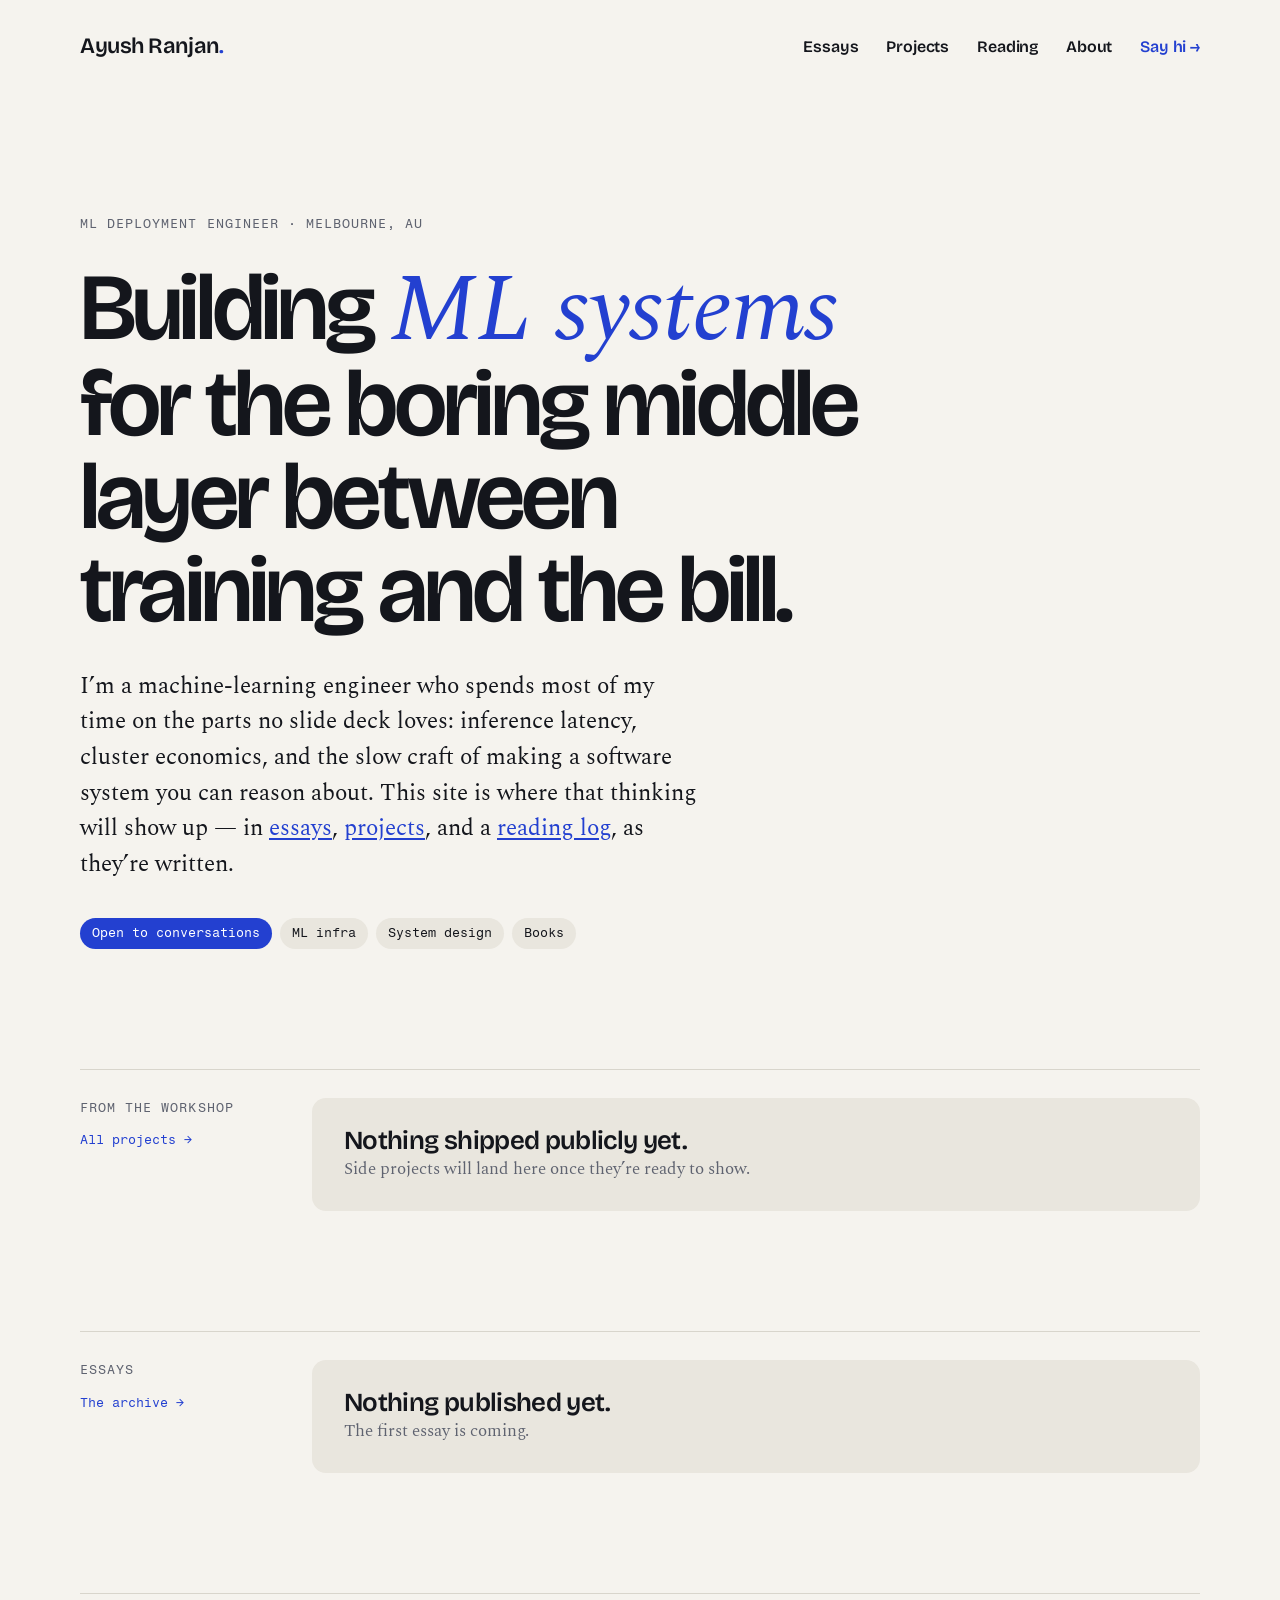
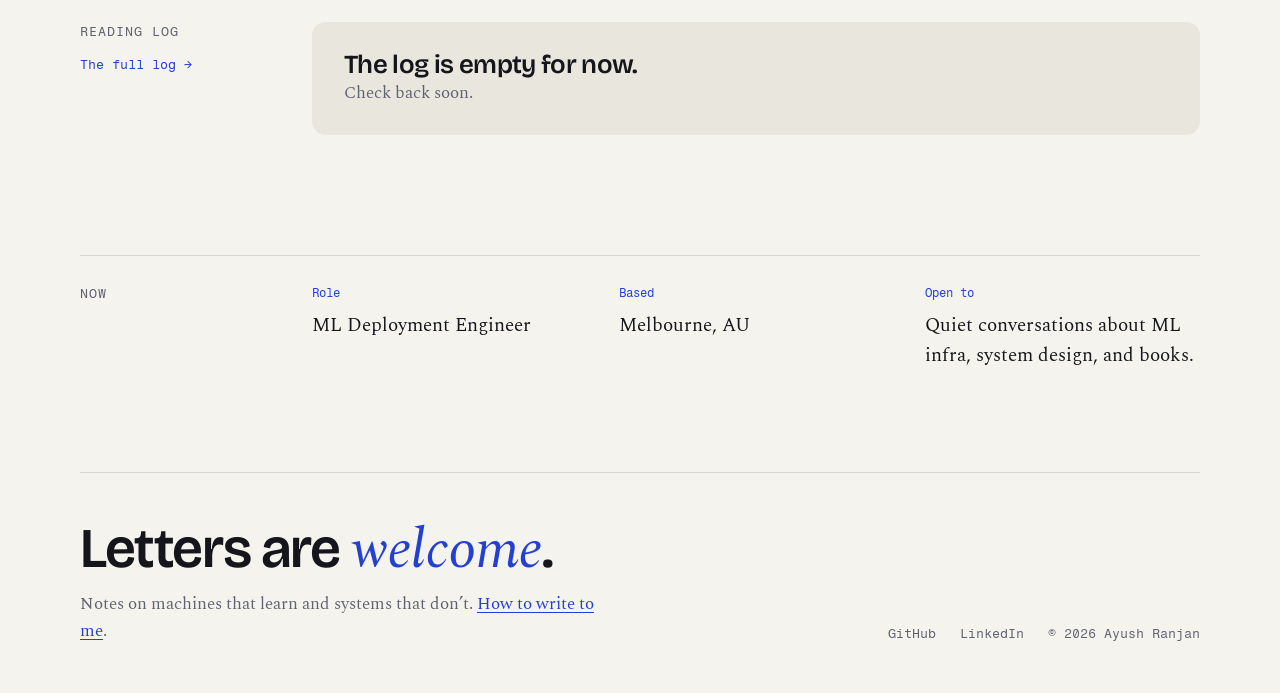
==== commit e52c7708: "design changes" ====
--- a/index.html
+++ b/index.html
@@ -1,138 +1,135 @@
 <!doctype html>
 <html lang="en">
 <head>
-  <meta charset="utf-8" />
-  <meta name="viewport" content="width=device-width,initial-scale=1" />
+  <meta charset="utf-8">
+  <meta name="viewport" content="width=device-width, initial-scale=1">
   <title>Ayush Ranjan — Notes on machines that learn and systems that don&rsquo;t.</title>
+  <meta name="description" content="Ayush Ranjan, machine-learning engineer in Melbourne. Essays, projects and a reading log on ML infrastructure and software design.">
   <link rel="preconnect" href="https://fonts.googleapis.com">
   <link rel="preconnect" href="https://fonts.gstatic.com" crossorigin>
-  <link href="https://fonts.googleapis.com/css2?family=Inter:wght@400;500;600;700&family=JetBrains+Mono:wght@400;500&family=Source+Serif+4:ital,wght@0,400;0,500;0,600;0,700;1,400;1,500;1,600&display=swap" rel="stylesheet">
-  <link rel="stylesheet" href="press.css" />
+  <link href="https://fonts.googleapis.com/css2?family=Bricolage+Grotesque:opsz,wght@12..96,400..700&family=Fragment+Mono&family=Spectral:ital,wght@0,400;0,500;1,400&display=swap" rel="stylesheet">
+  <link rel="stylesheet" href="site.css">
 </head>
 <body>
-  <main class="pr-wrap" data-screen-label="Home">
-    <header class="pr-nameplate">
-      <div>
-        <a href="index.html" class="pr-brand-serif">Ayush&nbsp;Ranjan</a>
-        <div class="pr-brand-sub">Notes on machines that learn and systems that don&rsquo;t.</div>
-      </div>
-      <nav class="pr-nav">
-        <a href="index.html" class="is-current">Home</a>
-        <a href="writing.html">Essays</a>
-        <a href="projects.html">Projects</a>
-        <a href="reading.html">Reading</a>
-        <a href="about.html">About</a>
-      </nav>
-    </header>
-    <div class="pr-dateline">
-      <span>Melbourne, AU</span>
-      <span class="pr-bullet">&middot;</span>
-      <span>An engineer&rsquo;s broadsheet</span>
-    </div>
+  <a class="skip-link" href="#main">Skip to content</a>
 
-    <div class="pr-double-rule"></div>
+  <header class="wrap site-header">
+    <a href="index.html" class="brand" aria-current="page">Ayush Ranjan<span>.</span></a>
+    <nav class="site-nav" aria-label="Main">
+      <a href="writing.html">Essays</a>
+      <a href="projects.html">Projects</a>
+      <a href="reading.html">Reading</a>
+      <a href="about.html">About</a>
+      <a href="about.html#contact" class="cta">Say hi &rarr;</a>
+    </nav>
+  </header>
 
-    <!-- Hero -->
-    <section class="pr-hero">
-      <div>
-        <div class="pr-kicker">The lede</div>
-        <h1 class="pr-hero-title">
-          Building <em>ML systems</em><br>
-          for the boring middle layer<br>
-          between training and the bill.
-        </h1>
-        <p class="pr-hero-dek">
-          I&rsquo;m a machine-learning engineer who spends most of my time on the parts no
-          slide deck loves: inference latency, cluster economics, and the slow craft of
-          making a software system you can reason about. This site is where that thinking
-          will show up &mdash; in essays, projects, and a reading log, as they&rsquo;re written.
-        </p>
-        <div class="pr-hero-foot">
-          <span class="pr-byline">By Ayush Ranjan</span>
-          <span class="pr-bullet">&middot;</span>
-          <a href="about.html" class="pr-btn">Read the about page &rarr;</a>
-        </div>
-      </div>
-      <aside class="pr-hero-r">
-        <div class="pr-kicker">Status</div>
-        <h2 class="pr-feat-title">Nothing published yet.</h2>
-        <p class="pr-feat-dek">
-          This site is new. Essays, projects, and a reading log will land here as they&rsquo;re
-          actually written &mdash; not before.
-        </p>
-      </aside>
+  <main id="main">
+    <section class="wrap hero">
+      <p class="label">ML Deployment Engineer &middot; Melbourne, AU</p>
+      <h1 class="h hero-title">Building <span class="accent-word">ML systems</span> for the boring middle layer between training and the bill.</h1>
+      <p class="lede">
+        I&rsquo;m a machine-learning engineer who spends most of my time on the parts no
+        slide deck loves: inference latency, cluster economics, and the slow craft of
+        making a software system you can reason about. This site is where that thinking
+        will show up &mdash; in <a href="writing.html">essays</a>, <a href="projects.html">projects</a>,
+        and a <a href="reading.html">reading log</a>, as they&rsquo;re written.
+      </p>
+      <ul class="pills" aria-label="Open to conversations about">
+        <li class="pill pill--accent">Open to conversations</li>
+        <li class="pill">ML infra</li>
+        <li class="pill">System design</li>
+        <li class="pill">Books</li>
+      </ul>
     </section>
 
-    <div class="pr-double-rule"></div>
-
-    <!-- Now strip -->
-    <section class="pr-now-strip">
-      <div class="pr-now-col">
-        <div class="pr-now-k">Role</div>
-        <div class="pr-now-v">ML Deployment Engineer</div>
-      </div>
-      <div class="pr-now-col">
-        <div class="pr-now-k">Based</div>
-        <div class="pr-now-v">Melbourne, AU</div>
-      </div>
-      <div class="pr-now-col">
-        <div class="pr-now-k">Open to</div>
-        <div class="pr-now-v">Quiet conversations about ML infra, system design, and books.</div>
+    <section class="wrap section" aria-labelledby="projects-h">
+      <div class="section-grid">
+        <div class="section-side">
+          <h2 class="label" id="projects-h">From the workshop</h2>
+          <a href="projects.html" class="more">All projects &rarr;</a>
+        </div>
+        <div>
+          <div class="empty">
+            <p class="h empty-title">Nothing shipped publicly yet.</p>
+            <p>Side projects will land here once they&rsquo;re ready to show.</p>
+          </div>
+          <!-- When you have projects, replace the .empty block with:
+          <ul class="rows">
+            <li>
+              <a href="projects/your-project.html" class="row">
+                <span class="meta">01</span>
+                <span><span class="h row-title">Project name</span><span class="row-desc">One line on what it does.</span></span>
+                <span class="meta">2026 · Tool</span>
+              </a>
+            </li>
+          </ul>
+          -->
+        </div>
       </div>
     </section>
 
-    <!-- Essays -->
-    <section class="pr-section">
-      <div class="pr-section-head">
-        <div class="pr-section-head-l">
-          <div class="pr-section-tag">&sect; I</div>
-          <h2 class="pr-section-title">Essays</h2>
+    <section class="wrap section" aria-labelledby="essays-h">
+      <div class="section-grid">
+        <div class="section-side">
+          <h2 class="label" id="essays-h">Essays</h2>
+          <a href="writing.html" class="more">The archive &rarr;</a>
         </div>
-        <a href="writing.html" class="pr-section-link">The archive &rarr;</a>
+        <div>
+          <div class="empty">
+            <p class="h empty-title">Nothing published yet.</p>
+            <p>The first essay is coming.</p>
+          </div>
+          <!-- When you have essays, replace the .empty block with up to three cards:
+          <div class="cards">
+            <a href="essays/your-essay.html" class="card">
+              <span class="meta">Nov 2026 · 6 min</span>
+              <h3 class="h card-title">Essay title</h3>
+              <p>One-sentence summary.</p>
+            </a>
+          </div>
+          -->
+        </div>
       </div>
-      <p style="font-family:var(--pr-serif); font-style:italic; color:var(--pr-ink-2);">Nothing published yet. First essay is coming.</p>
     </section>
 
-    <div class="pr-single-rule"></div>
-
-    <!-- Projects -->
-    <section class="pr-section">
-      <div class="pr-section-head">
-        <div class="pr-section-head-l">
-          <div class="pr-section-tag">&sect; II</div>
-          <h2 class="pr-section-title">From the workshop</h2>
+    <section class="wrap section" aria-labelledby="reading-h">
+      <div class="section-grid">
+        <div class="section-side">
+          <h2 class="label" id="reading-h">Reading log</h2>
+          <a href="reading.html" class="more">The full log &rarr;</a>
         </div>
-        <a href="projects.html" class="pr-section-link">All projects &rarr;</a>
+        <div class="empty">
+          <p class="h empty-title">The log is empty for now.</p>
+          <p>Check back soon.</p>
+        </div>
       </div>
-      <p style="font-family:var(--pr-serif); font-style:italic; color:var(--pr-ink-2);">Nothing shipped publicly yet.</p>
     </section>
 
-    <div class="pr-single-rule"></div>
+    <section class="wrap" aria-labelledby="now-h">
+      <div class="section-grid">
+        <h2 class="label" id="now-h">Now</h2>
+        <dl class="now">
+          <div><dt>Role</dt><dd>ML Deployment Engineer</dd></div>
+          <div><dt>Based</dt><dd>Melbourne, AU</dd></div>
+          <div><dt>Open to</dt><dd>Quiet conversations about ML infra, system design, and books.</dd></div>
+        </dl>
+      </div>
+    </section>
+  </main>
 
-    <!-- Reading -->
-    <section class="pr-section">
-      <div class="pr-section-head">
-        <div class="pr-section-head-l">
-          <div class="pr-section-tag">&sect; III</div>
-          <h2 class="pr-section-title">Reading log</h2>
-        </div>
-        <a href="reading.html" class="pr-section-link">The full log &rarr;</a>
+  <footer class="wrap site-footer">
+    <div class="footer-grid">
+      <div>
+        <p class="h footer-line">Letters are <span class="accent-word">welcome</span>.</p>
+        <p class="footer-sub">Notes on machines that learn and systems that don&rsquo;t. <a href="about.html#contact">How to write to me</a>.</p>
       </div>
-      <p style="font-family:var(--pr-serif); font-style:italic; color:var(--pr-ink-2);">Log is empty for now &mdash; check back soon.</p>
-    </section>
-
-    <!-- Foot -->
-    <footer class="pr-foot">
-      <div class="pr-double-rule"></div>
-      <div class="pr-foot-row">
-        <span class="pr-foot-mark">A.R.</span>
-        <span class="pr-foot-text">&copy; 2026 Ayush Ranjan. Set in Source Serif &amp; Inter.</span>
-        <span class="pr-foot-links">
-          <a href="https://github.com/AyushRanjan15" target="_blank" rel="noopener">GitHub</a>
-          <a href="https://www.linkedin.com/in/ayush-ranjan-015" target="_blank" rel="noopener">LinkedIn</a>
-        </span>
+      <div class="footer-links">
+        <a href="https://github.com/AyushRanjan15" target="_blank" rel="noopener">GitHub</a>
+        <a href="https://www.linkedin.com/in/ayush-ranjan-015" target="_blank" rel="noopener">LinkedIn</a>
+        <span>&copy; 2026 Ayush Ranjan</span>
       </div>
-    </footer>
-  </main>
+    </div>
+  </footer>
 </body>
 </html>
--- a/site.css
+++ b/site.css
@@ -0,0 +1,417 @@
+/* ============================================================
+   Ayush Ranjan — site styles
+   Type:   Bricolage Grotesque (headings) · Spectral (text) · Fragment Mono (labels)
+   Colour: "Ink & Cobalt"
+   ============================================================ */
+
+/* ── Colours ──────────────────────────────────────────────────
+   PAGE BACKGROUND: change --bg below (light mode), and the --bg
+   in the dark-mode block if you want dark mode to follow.
+   --surface is the slightly deeper tone used for cards and code;
+   keep it one small step darker than --bg.
+   If you pick a much darker or more saturated background, check
+   that --muted text is still readable on it (aim for 4.5:1).   */
+:root {
+  --bg:        #f5f3ee;   /* page background */
+  --surface:   #e9e6de;   /* cards, tags, code blocks */
+  --fg:        #14161c;   /* main text (ink) */
+  --muted:     #5f6370;   /* secondary text, dates, labels */
+  --line:      #d8d5cc;   /* rules and borders */
+  --accent:    #2340d0;   /* cobalt: links, highlights */
+  --on-accent: #ffffff;   /* text on cobalt */
+
+  --font-head: 'Bricolage Grotesque', system-ui, sans-serif;
+  --font-text: 'Spectral', Georgia, serif;
+  --font-mono: 'Fragment Mono', ui-monospace, SFMono-Regular, Menlo, monospace;
+
+  color-scheme: light dark;
+}
+
+@media (prefers-color-scheme: dark) {
+  :root {
+    --bg:        #0f1117;
+    --surface:   #191c25;
+    --fg:        #e7e5df;
+    --muted:     #9196a3;
+    --line:      #262a35;
+    --accent:    #8ea2ff;
+    --on-accent: #0f1117;
+  }
+}
+
+/* ── Base ────────────────────────────────────────────────────── */
+*, *::before, *::after { box-sizing: border-box; }
+
+html { -webkit-text-size-adjust: 100%; }
+
+body {
+  margin: 0;
+  background: var(--bg);
+  color: var(--fg);
+  font-family: var(--font-text);
+  font-size: 19px;
+  line-height: 1.6;
+  -webkit-font-smoothing: antialiased;
+  text-rendering: optimizeLegibility;
+}
+
+img { max-width: 100%; display: block; }
+
+a { color: var(--accent); text-underline-offset: 3px; }
+a:hover { color: var(--fg); }
+
+:focus-visible { outline: 2px solid var(--accent); outline-offset: 3px; border-radius: 4px; }
+
+.skip-link {
+  position: absolute; left: 16px; top: -100px;
+  background: var(--accent); color: var(--on-accent);
+  padding: 10px 16px; border-radius: 8px;
+  font-family: var(--font-head); font-weight: 600; text-decoration: none;
+}
+.skip-link:focus { top: 16px; }
+
+.wrap { max-width: 1200px; margin: 0 auto; padding-inline: 40px; }
+
+/* ── Type helpers ────────────────────────────────────────────── */
+.h { font-family: var(--font-head); font-weight: 600; letter-spacing: -0.025em; }
+.mono { font-family: var(--font-mono); letter-spacing: 0; }
+
+/* The italic cobalt word inside a headline */
+.accent-word {
+  font-family: var(--font-text);
+  font-style: italic;
+  font-weight: 400;
+  color: var(--accent);
+  letter-spacing: -0.01em;
+}
+
+.label {
+  margin: 0;
+  font-family: var(--font-mono);
+  font-size: 13px;
+  font-weight: 400;
+  color: var(--muted);
+  text-transform: uppercase;
+  letter-spacing: 0.08em;
+}
+
+.more { font-family: var(--font-mono); font-size: 13px; text-decoration: none; }
+.meta { font-family: var(--font-mono); font-size: 13px; color: var(--muted); }
+
+/* ── Header / nav ────────────────────────────────────────────── */
+.site-header {
+  display: flex;
+  justify-content: space-between;
+  align-items: center;
+  flex-wrap: wrap;
+  gap: 16px;
+  padding-block: 28px;
+}
+.brand {
+  font-family: var(--font-head);
+  font-weight: 600;
+  font-size: 22px;
+  letter-spacing: -0.02em;
+  color: var(--fg);
+  text-decoration: none;
+}
+.brand span { color: var(--accent); }
+.brand:hover { color: var(--fg); }
+
+.site-nav {
+  display: flex;
+  gap: 8px 28px;
+  flex-wrap: wrap;
+  font-family: var(--font-head);
+  font-weight: 600;
+  font-size: 16px;
+  letter-spacing: -0.01em;
+}
+.site-nav a { color: var(--fg); text-decoration: none; padding-block: 6px; }
+.site-nav a:hover { color: var(--accent); }
+.site-nav a[aria-current="page"] {
+  text-decoration: underline;
+  text-decoration-color: var(--accent);
+  text-decoration-thickness: 2px;
+  text-underline-offset: 6px;
+}
+.site-nav a.cta { color: var(--accent); }
+.site-nav a.cta:hover { color: var(--fg); }
+
+/* ── Home hero ───────────────────────────────────────────────── */
+.hero { padding-block: 120px; }
+.hero .label { margin-bottom: 28px; }
+.hero-title {
+  margin: 0 0 32px;
+  font-size: clamp(44px, 7.4vw, 96px);
+  line-height: 0.98;
+  letter-spacing: -0.04em;
+  max-width: 17ch;
+  text-wrap: balance;
+}
+.lede {
+  margin: 0 0 36px;
+  font-size: clamp(19px, 2vw, 23px);
+  line-height: 1.55;
+  max-width: 52ch;
+  text-wrap: pretty;
+}
+
+.pills { display: flex; gap: 8px; flex-wrap: wrap; margin: 0; padding: 0; list-style: none; }
+.pill {
+  font-family: var(--font-mono);
+  font-size: 13px;
+  line-height: 1.4;
+  background: var(--surface);
+  color: var(--fg);
+  padding: 6px 12px;
+  border-radius: 99px;
+}
+.pill--accent { background: var(--accent); color: var(--on-accent); }
+
+/* ── Inner page heads ────────────────────────────────────────── */
+.page-head { padding-block: 100px 72px; }
+.page-title {
+  margin: 0 0 24px;
+  font-size: clamp(56px, 8vw, 112px);
+  line-height: 0.95;
+  letter-spacing: -0.04em;
+}
+.page-intro { margin: 0; font-size: clamp(19px, 2vw, 22px); max-width: 52ch; text-wrap: pretty; }
+
+/* ── Sections with a side label ──────────────────────────────── */
+.section { padding-bottom: 120px; }
+.section-grid {
+  display: grid;
+  grid-template-columns: 200px minmax(0, 1fr);
+  gap: 32px;
+  border-top: 1px solid var(--line);
+  padding-top: 28px;
+}
+.section-grid--wide { grid-template-columns: 240px minmax(0, 1fr); }
+.section-side { display: flex; flex-direction: column; gap: 12px; }
+
+/* ── Empty state ─────────────────────────────────────────────── */
+.empty {
+  background: var(--surface);
+  border-radius: 14px;
+  padding: 28px 32px;
+}
+.empty-title { margin: 0 0 6px; font-size: 26px; line-height: 1.15; }
+.empty p { margin: 0; color: var(--muted); font-size: 17px; }
+.empty .empty-title { color: var(--fg); font-size: 26px; }
+
+/* ── Lists of projects / essays ──────────────────────────────── */
+.rows { list-style: none; margin: 0; padding: 0; }
+.row {
+  display: grid;
+  grid-template-columns: 48px minmax(0, 1fr) auto;
+  gap: 16px;
+  align-items: baseline;
+  padding: 20px 0;
+  border-top: 1px solid var(--line);
+  color: inherit;
+  text-decoration: none;
+}
+.row--dated { grid-template-columns: 90px minmax(0, 1fr) auto; }
+.rows li:last-child .row { border-bottom: 1px solid var(--line); }
+.row:hover { color: inherit; }
+.row-title { display: block; font-size: 26px; line-height: 1.2; }
+.row:hover .row-title { color: var(--accent); }
+.row-desc { color: var(--muted); font-size: 17px; }
+
+.cards { display: grid; grid-template-columns: repeat(3, minmax(0, 1fr)); gap: 20px; }
+.cards--two { grid-template-columns: repeat(2, minmax(0, 1fr)); }
+.card {
+  display: flex;
+  flex-direction: column;
+  gap: 12px;
+  background: var(--surface);
+  border-radius: 14px;
+  padding: 24px;
+  color: inherit;
+  text-decoration: none;
+}
+.card:hover { color: inherit; }
+.card-title { margin: 0; font-size: 26px; line-height: 1.1; }
+a.card:hover .card-title { color: var(--accent); }
+.card p { margin: 0; color: var(--muted); font-size: 17px; }
+
+/* ── "Now" strip ─────────────────────────────────────────────── */
+.now { display: grid; grid-template-columns: repeat(3, minmax(0, 1fr)); gap: 32px; margin: 0; }
+.now dt { margin: 0 0 8px; font-family: var(--font-mono); font-size: 12px; color: var(--accent); }
+.now dd { margin: 0; }
+
+/* ── Footer ──────────────────────────────────────────────────── */
+.site-footer { padding-block: 100px 48px; }
+.footer-grid {
+  display: grid;
+  grid-template-columns: repeat(2, minmax(0, 1fr));
+  gap: 32px;
+  align-items: end;
+  border-top: 1px solid var(--line);
+  padding-top: 48px;
+}
+.footer-line { margin: 0 0 12px; font-size: clamp(36px, 4.5vw, 56px); line-height: 1; }
+.footer-sub { margin: 0; color: var(--muted); font-size: 17px; }
+.footer-links {
+  display: flex;
+  gap: 8px 24px;
+  justify-content: flex-end;
+  flex-wrap: wrap;
+  font-family: var(--font-mono);
+  font-size: 13px;
+  color: var(--muted);
+}
+.footer-links a { color: var(--muted); text-decoration: none; }
+.footer-links a:hover { color: var(--accent); }
+
+/* ── About ───────────────────────────────────────────────────── */
+.about-intro {
+  display: grid;
+  grid-template-columns: minmax(0, 1.4fr) minmax(0, 1fr);
+  gap: 64px;
+  align-items: start;
+  padding-block: 100px 96px;
+}
+.about-intro .page-title { font-size: clamp(52px, 7.5vw, 104px); margin-bottom: 32px; }
+.portrait { margin: 0; }
+.portrait img {
+  width: 100%;
+  height: auto;
+  aspect-ratio: 4 / 5;
+  object-fit: cover;
+  border-radius: 18px;
+  background: var(--surface);
+}
+.portrait figcaption { margin-top: 10px; }
+
+.btn {
+  display: inline-flex;
+  align-items: center;
+  min-height: 48px;
+  padding: 0 22px;
+  border-radius: 12px;
+  font-family: var(--font-head);
+  font-weight: 600;
+  font-size: 16px;
+  text-decoration: none;
+  background: var(--accent);
+  color: var(--on-accent);
+}
+.btn:hover { color: var(--on-accent); filter: brightness(1.1); }
+
+.timeline { list-style: none; margin: 0; padding: 0; }
+.timeline li {
+  display: grid;
+  grid-template-columns: minmax(0, 1fr) minmax(0, 1.2fr) 140px;
+  gap: 24px;
+  align-items: baseline;
+  padding: 18px 0;
+  border-bottom: 1px dashed var(--line);
+}
+.timeline li:first-child { padding-top: 0; }
+.timeline .role { font-size: 24px; line-height: 1.2; }
+.timeline .org { color: var(--muted); }
+.timeline .meta { text-align: right; }
+
+.facts { margin: 0; align-content: start; display: grid; grid-template-columns: max-content 1fr; gap: 10px 24px; font-size: 17px; }
+.facts dt { font-family: var(--font-mono); font-size: 13px; color: var(--muted); padding-top: 3px; }
+.facts dd { margin: 0; }
+
+.split { display: grid; grid-template-columns: repeat(2, minmax(0, 1fr)); gap: 40px; }
+
+.link-list { list-style: none; margin: 0; padding: 0; display: flex; flex-direction: column; gap: 8px; font-size: 24px; }
+.link-list a { color: var(--fg); text-decoration: none; }
+.link-list a:hover { color: var(--accent); }
+.link-list .arrow { color: var(--accent); font-size: 0.7em; }
+
+/* ── Long-form text (about, essays, projects) ────────────────── */
+.prose { font-size: 20px; line-height: 1.7; }
+.prose p { margin: 0 0 24px; text-wrap: pretty; }
+.prose h2 {
+  font-family: var(--font-head);
+  font-weight: 600;
+  letter-spacing: -0.025em;
+  font-size: 32px;
+  line-height: 1.1;
+  margin: 56px 0 18px;
+}
+.prose h2:first-child { margin-top: 0; }
+.prose blockquote { margin: 44px 0; padding: 0 0 0 28px; border-left: 3px solid var(--accent); }
+.prose blockquote p {
+  font-family: var(--font-head);
+  font-weight: 600;
+  font-size: 30px;
+  line-height: 1.2;
+  letter-spacing: -0.02em;
+  margin: 0;
+}
+.prose code {
+  font-family: var(--font-mono);
+  font-size: 0.8em;
+  background: var(--surface);
+  padding: 2px 6px;
+  border-radius: 5px;
+}
+.prose pre {
+  margin: 0 0 24px;
+  background: var(--surface);
+  border-radius: 12px;
+  padding: 20px 22px;
+  font-family: var(--font-mono);
+  font-size: 15px;
+  line-height: 1.7;
+  overflow-x: auto;
+}
+.prose pre code { background: none; padding: 0; font-size: inherit; }
+.prose figure { margin: 40px 0; }
+.prose figure img { border-radius: 14px; }
+.prose figcaption { margin-top: 10px; font-family: var(--font-mono); font-size: 13px; color: var(--muted); }
+.prose ul, .prose ol { margin: 0 0 24px; padding-left: 1.2em; }
+.prose li { margin: 0.4em 0; }
+
+.narrow { max-width: 760px; margin-inline: auto; }
+
+.article-head { padding-block: 80px 56px; }
+.article-title {
+  margin: 32px 0 28px;
+  font-size: clamp(44px, 7vw, 96px);
+  line-height: 0.98;
+  letter-spacing: -0.04em;
+  text-wrap: balance;
+}
+.article-dek { margin: 0; font-size: clamp(21px, 2.3vw, 26px); line-height: 1.5; color: var(--muted); max-width: 40ch; }
+
+.facts-row { display: grid; grid-template-columns: repeat(4, minmax(0, 1fr)); gap: 24px; margin: 0; border-top: 1px solid var(--line); padding-top: 24px; }
+.facts-row dt { margin-bottom: 6px; }
+.facts-row dd { margin: 0; }
+
+.placeholder {
+  aspect-ratio: 16 / 9;
+  background: var(--surface);
+  border-radius: 16px;
+  display: flex;
+  align-items: center;
+  justify-content: center;
+  font-family: var(--font-mono);
+  font-size: 13px;
+  color: var(--muted);
+}
+
+/* ── Small screens ───────────────────────────────────────────── */
+@media (max-width: 760px) {
+  .wrap { padding-inline: 20px; }
+  .hero { padding-block: 64px 80px; }
+  .page-head, .about-intro { padding-block: 64px; }
+  .section { padding-bottom: 80px; }
+  .section-grid, .section-grid--wide, .cards, .cards--two, .now, .footer-grid, .about-intro, .split, .facts-row { grid-template-columns: minmax(0, 1fr); }
+  .about-intro { gap: 40px; }
+  .footer-links { justify-content: flex-start; }
+  .row { grid-template-columns: 36px minmax(0, 1fr); }
+  .row .meta { grid-column: 2; }
+  .row--dated { grid-template-columns: minmax(0, 1fr); gap: 4px; }
+  .row--dated .meta { grid-column: auto; }
+  .timeline li { grid-template-columns: minmax(0, 1fr); gap: 2px; }
+  .timeline .meta { text-align: left; }
+}
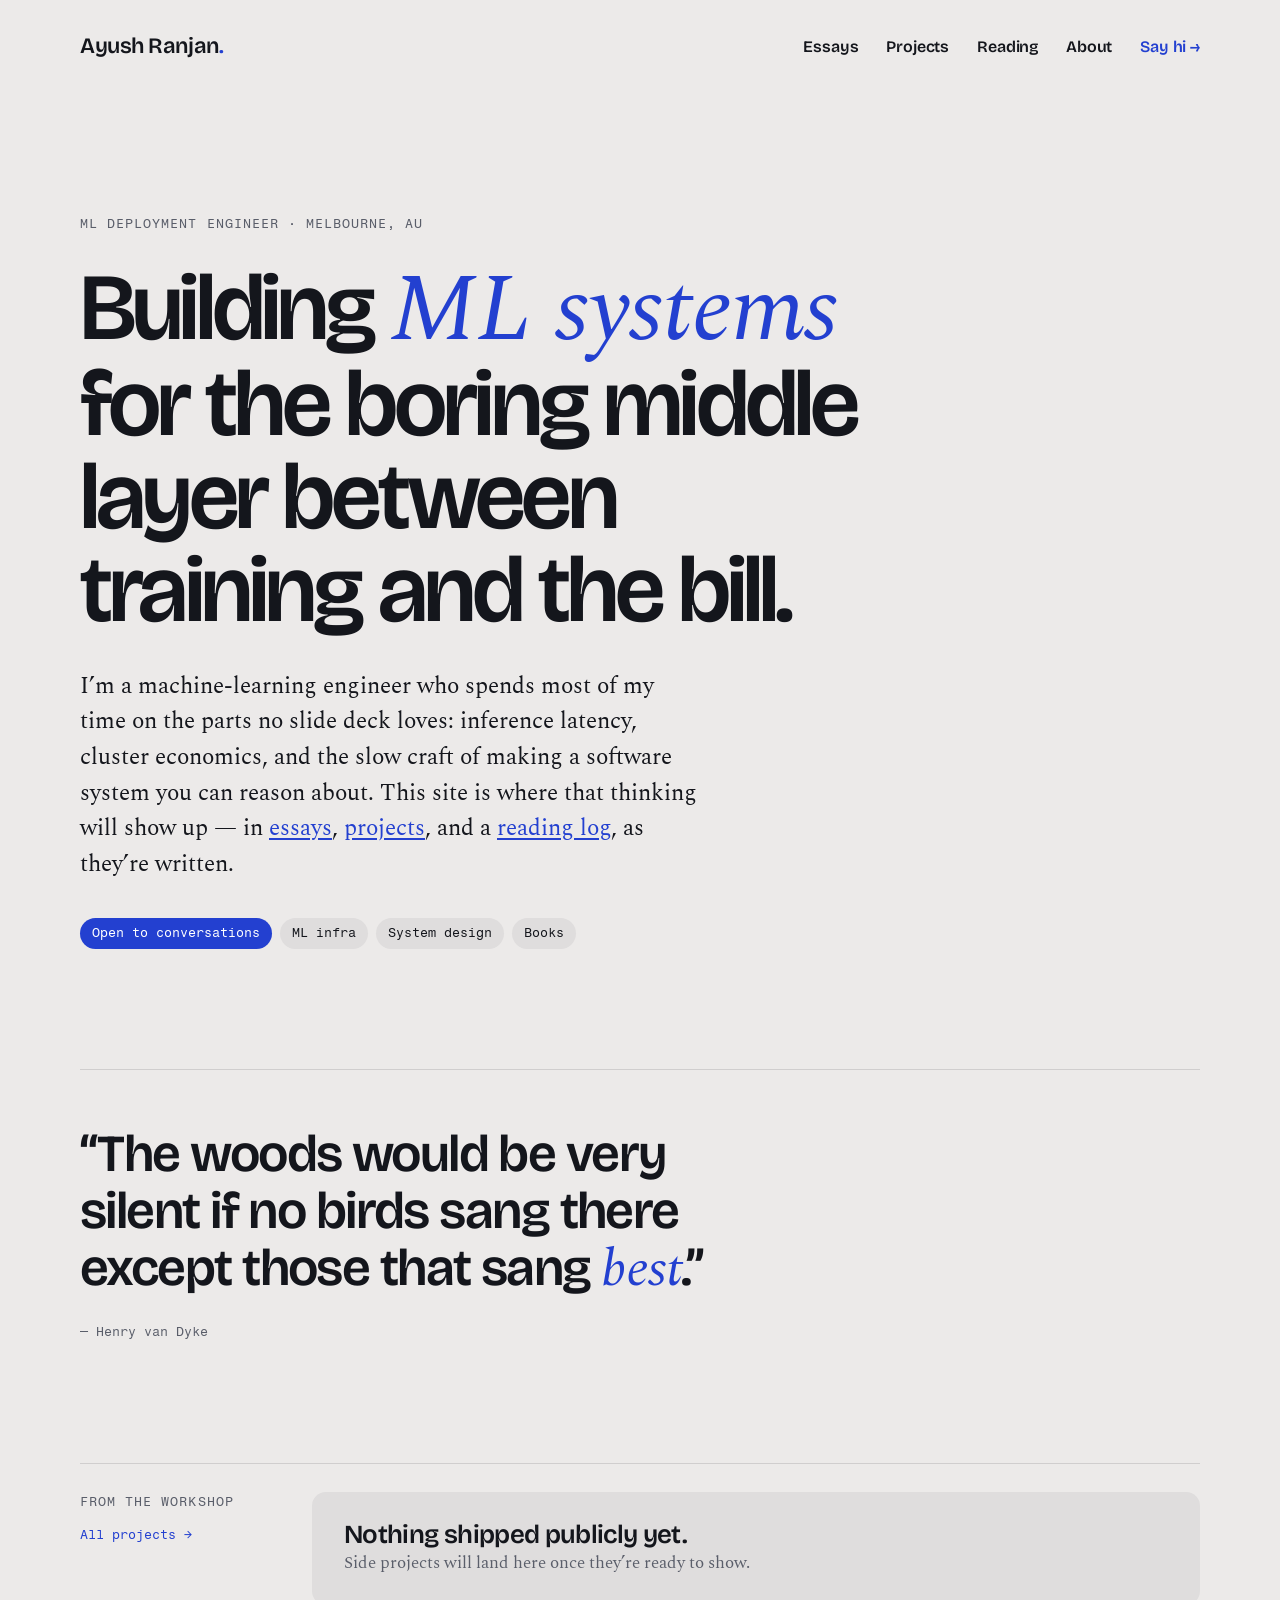
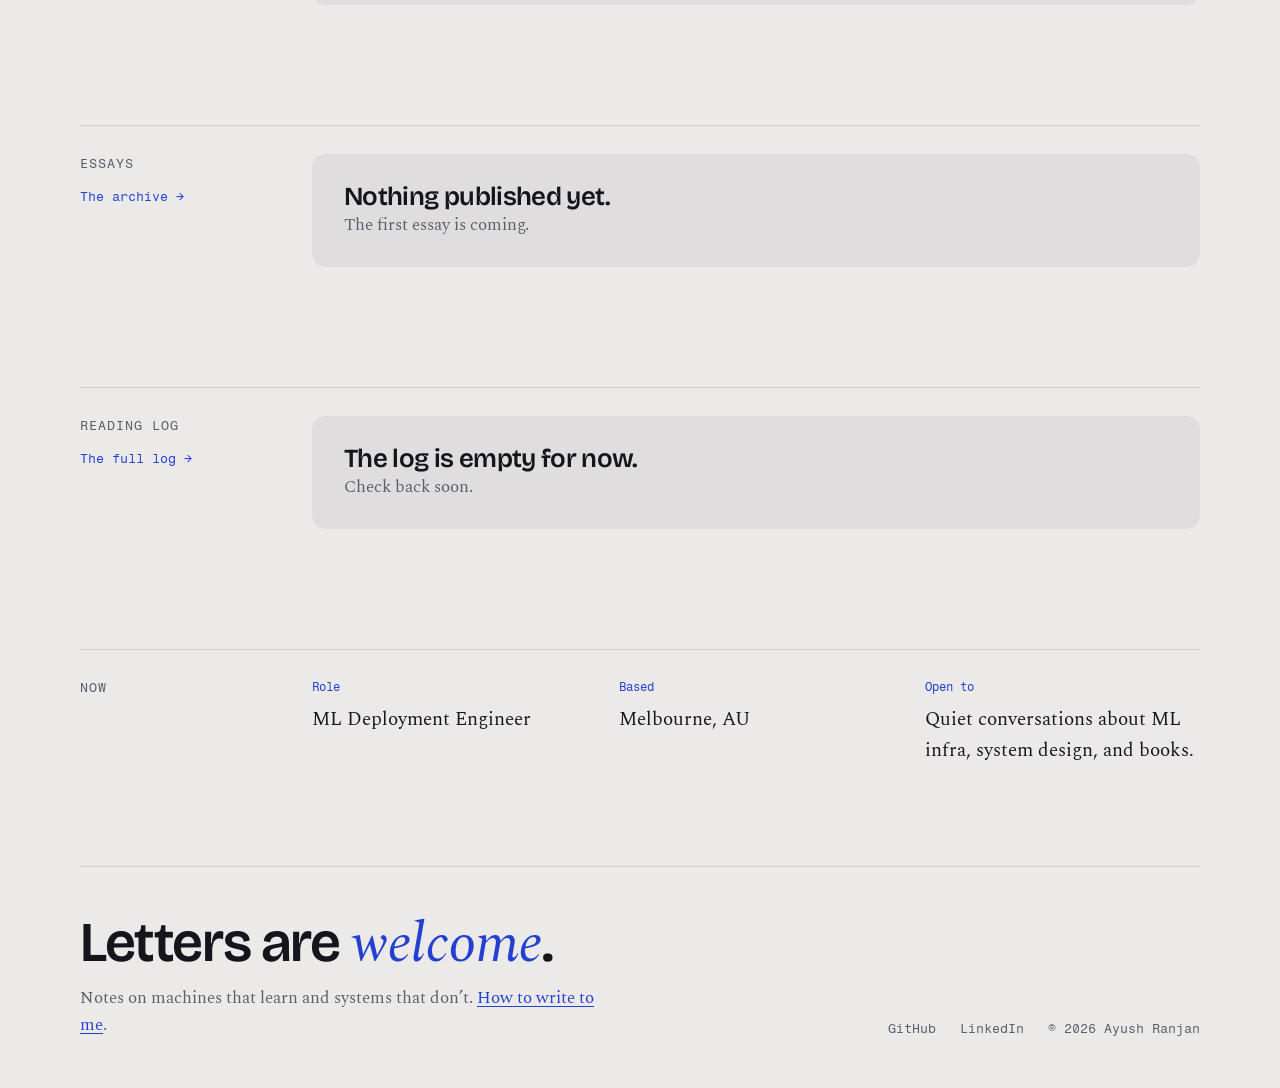
==== commit a6a7714e: "add a quote" ====
--- a/index.html
+++ b/index.html
@@ -41,6 +41,15 @@
         <li class="pill">System design</li>
         <li class="pill">Books</li>
       </ul>
+    </section>
+
+    <section class="wrap section" aria-label="A quote">
+      <figure class="quote">
+        <blockquote>
+          <p class="h">&ldquo;The woods would be very silent if no birds sang there except those that sang <span class="accent-word">best</span>.&rdquo;</p>
+        </blockquote>
+        <figcaption class="meta">&mdash; Henry van Dyke</figcaption>
+      </figure>
     </section>
 
     <section class="wrap section" aria-labelledby="projects-h">
--- a/site.css
+++ b/site.css
@@ -12,11 +12,11 @@
    If you pick a much darker or more saturated background, check
    that --muted text is still readable on it (aim for 4.5:1).   */
 :root {
-  --bg:        #f5f3ee;   /* page background */
-  --surface:   #e9e6de;   /* cards, tags, code blocks */
+  --bg:        #eceae9;   /* page background */
+  --surface:   #dfdddd;   /* cards, tags, code blocks */
   --fg:        #14161c;   /* main text (ink) */
-  --muted:     #5f6370;   /* secondary text, dates, labels */
-  --line:      #d8d5cc;   /* rules and borders */
+  --muted:     #5a5e6a;   /* secondary text, dates, labels */
+  --line:      #d0cece;   /* rules and borders */
   --accent:    #2340d0;   /* cobalt: links, highlights */
   --on-accent: #ffffff;   /* text on cobalt */
 
@@ -168,6 +168,19 @@
   border-radius: 99px;
 }
 .pill--accent { background: var(--accent); color: var(--on-accent); }
+
+/* ── Pull quote ──────────────────────────────────────────────── */
+.quote { margin: 0; border-top: 1px solid var(--line); padding-top: 56px; }
+.quote blockquote { margin: 0; }
+.quote p {
+  margin: 0;
+  font-size: clamp(30px, 4.2vw, 52px);
+  line-height: 1.1;
+  letter-spacing: -0.03em;
+  max-width: 24ch;
+  text-wrap: balance;
+}
+.quote figcaption { margin-top: 24px; }
 
 /* ── Inner page heads ────────────────────────────────────────── */
 .page-head { padding-block: 100px 72px; }
